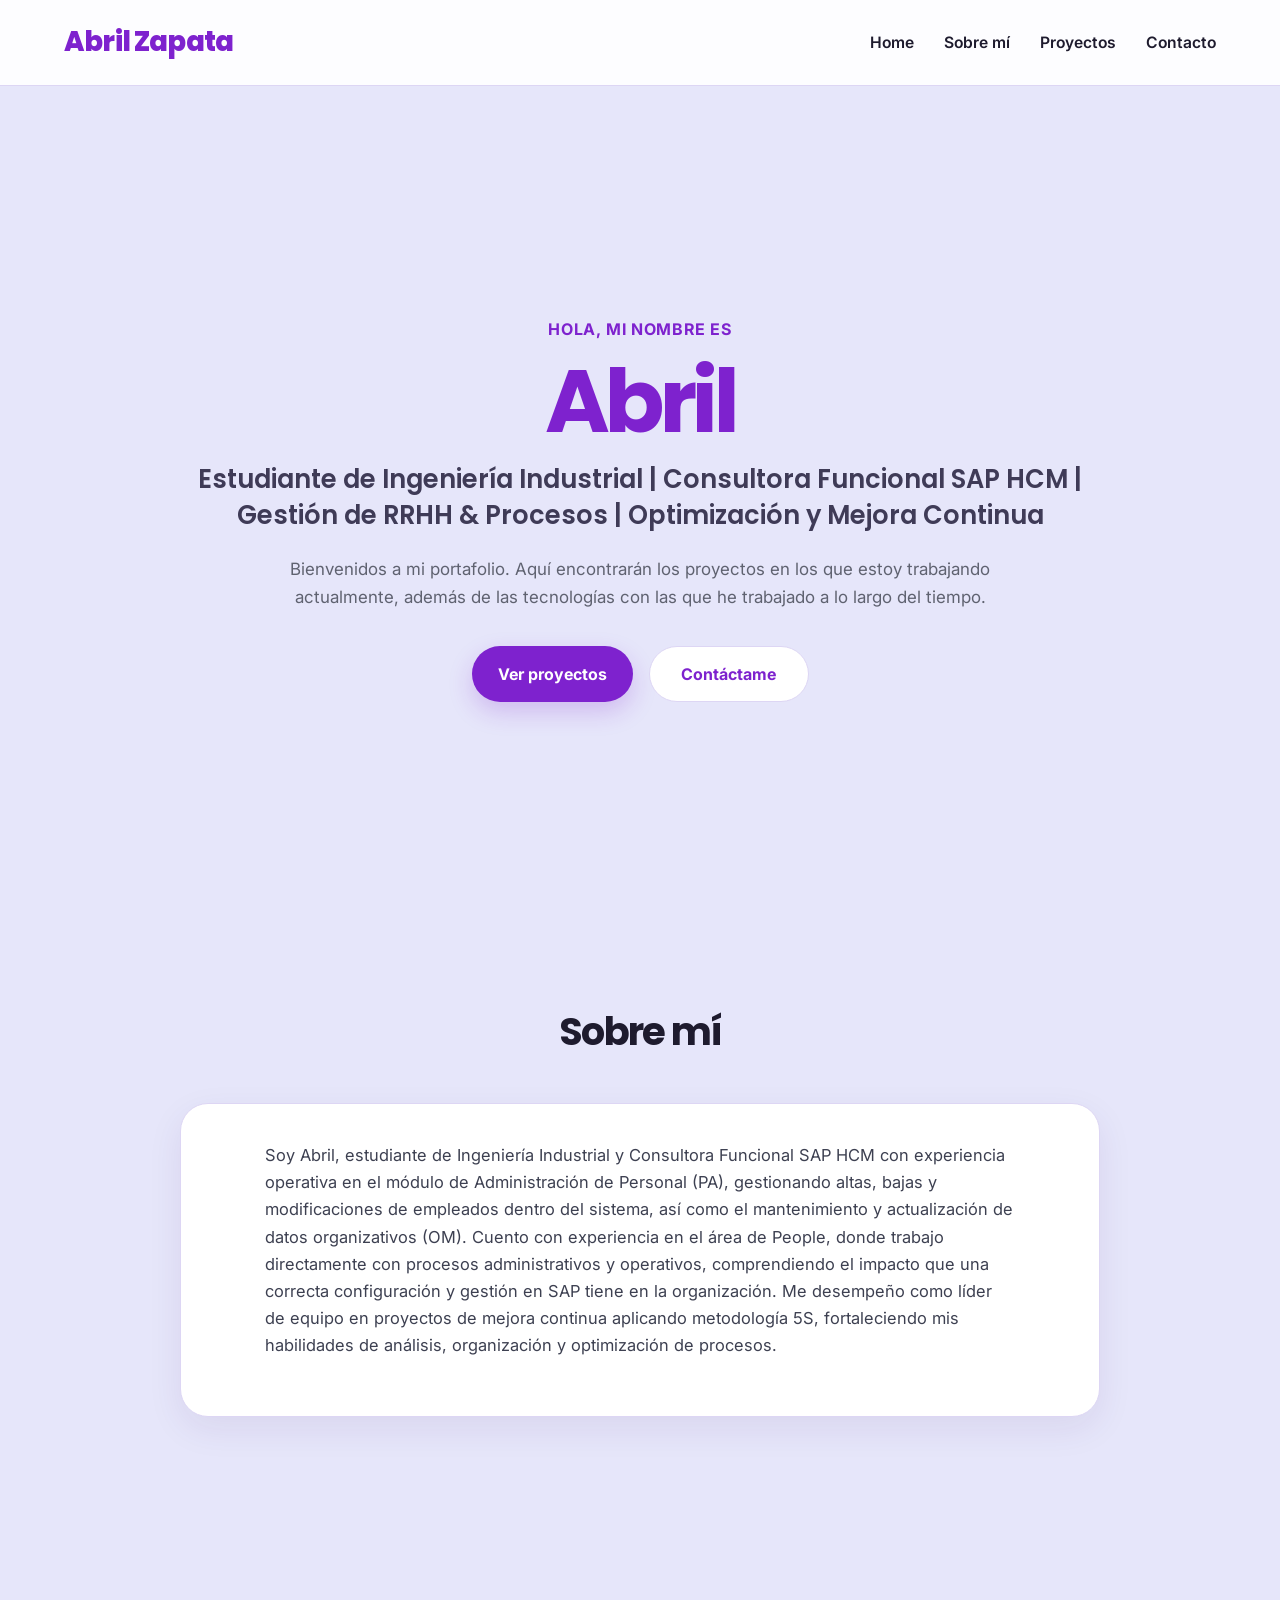
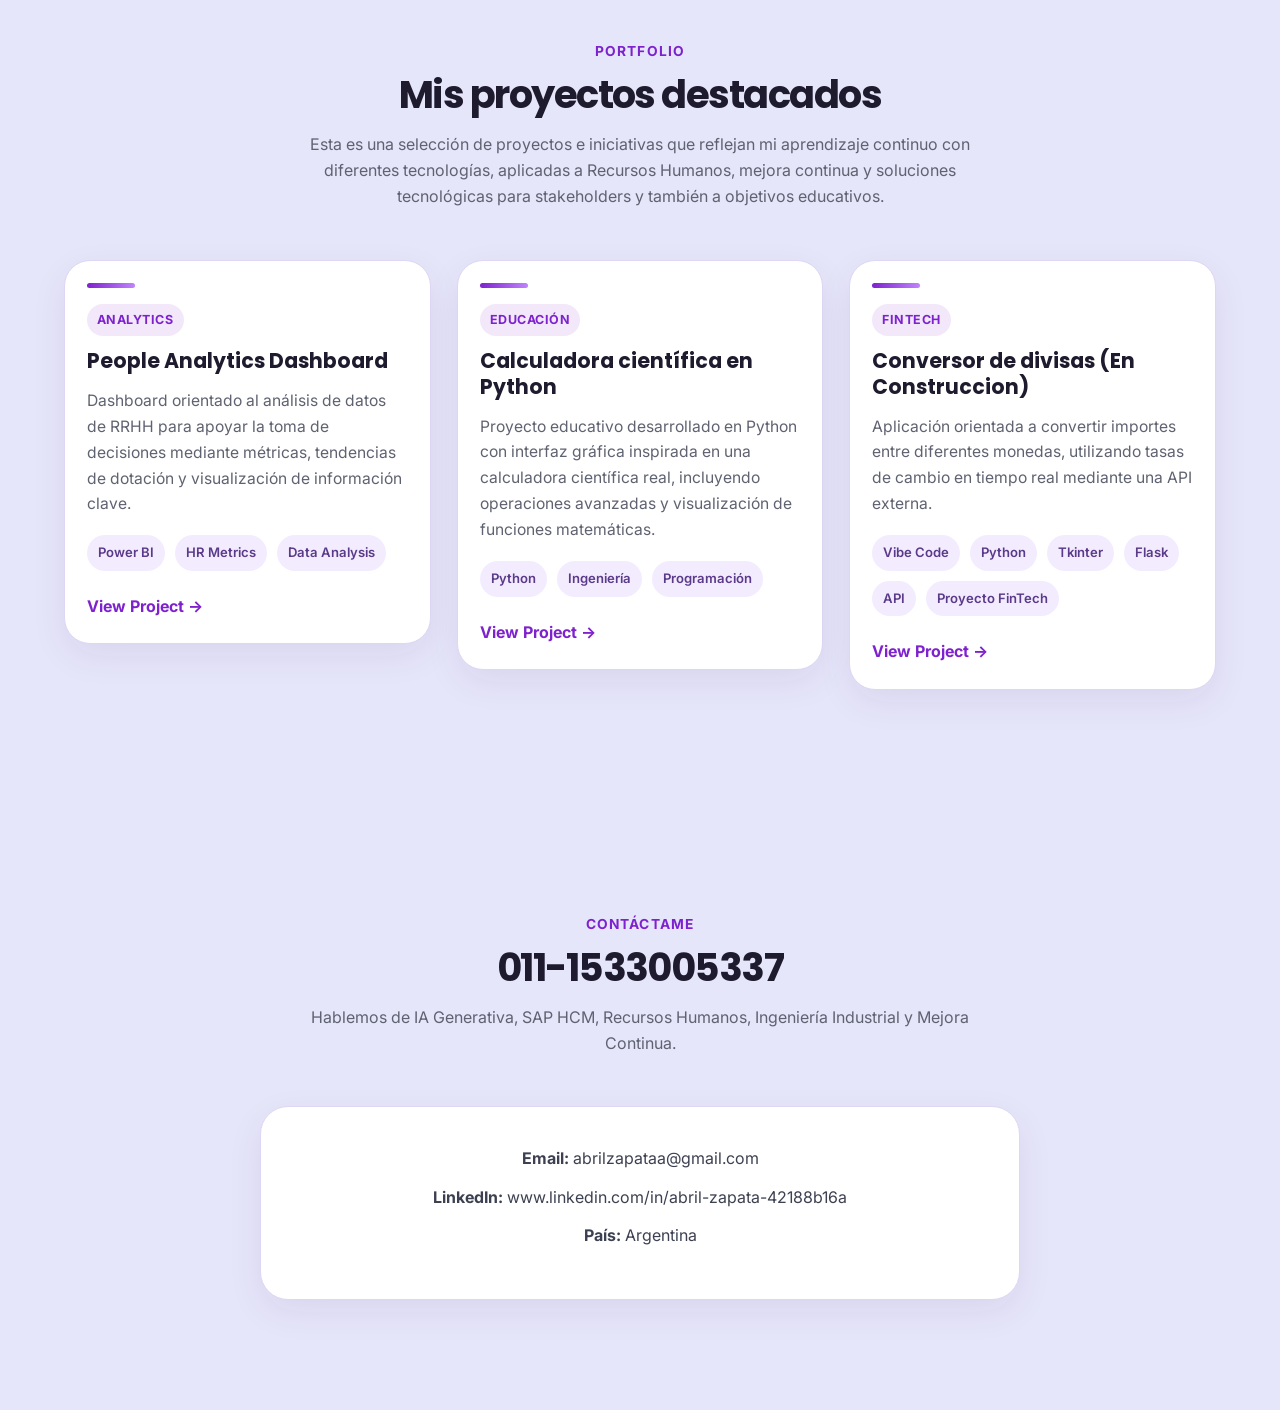
==== index.html @ a80bc3bb "Add files via upload" ====
<!DOCTYPE html>
<html lang="en">
<head>
  <meta charset="UTF-8" />
  <meta name="viewport" content="width=device-width, initial-scale=1.0" />
  <title>Abril Portfolio</title>

  <!-- Google Fonts -->
  <link rel="preconnect" href="https://fonts.googleapis.com">
  <link rel="preconnect" href="https://fonts.gstatic.com" crossorigin>
  <link href="https://fonts.googleapis.com/css2?family=Inter:wght@400;500;600;700&family=Poppins:wght@600;700;800&display=swap" rel="stylesheet">

  <link rel="stylesheet" href="style.css" />
</head>
<body>

  <!-- NAVBAR -->
  <nav class="navbar">
    <div class="logo">Abril Zapata</div>
    <ul class="nav-links">
      <li><a href="#home">Home</a></li>
      <li><a href="#about">Sobre mí</a></li>
      <li><a href="#projects">Proyectos</a></li>
      <li><a href="#contact">Contacto</a></li>
    </ul>
  </nav>

  <!-- HERO -->
  <section id="home" class="hero">
    <div class="hero-content">
      <p class="eyebrow">Hola, mi nombre es</p>
      <h1>Abril</h1>
      <h2>Estudiante de Ingeniería Industrial | Consultora Funcional SAP HCM | Gestión de RRHH & Procesos | Optimización y Mejora Continua</h2>
      <p class="description">
        Bienvenidos a mi portafolio. Aquí encontrarán los proyectos en los que estoy trabajando actualmente,
        además de las tecnologías con las que he trabajado a lo largo del tiempo.
      </p>

      <div class="hero-buttons">
        <a href="#projects" class="btn primary-btn">Ver proyectos</a>
        <a href="#contact" class="btn secondary-btn">Contáctame</a>
      </div>
    </div>
  </section>

  <!-- ABOUT -->
  <section id="about" class="section">
    <div class="section-header">
      <h2>Sobre mí</h2>
    </div>

    <div class="about-card">
      <p>
        Soy Abril, estudiante de Ingeniería Industrial y Consultora Funcional SAP HCM con experiencia operativa en el módulo de Administración de Personal (PA), gestionando altas, bajas y modificaciones de empleados dentro del sistema, así como el mantenimiento y actualización de datos organizativos (OM). Cuento con experiencia en el área de People, donde trabajo directamente con procesos administrativos y operativos, comprendiendo el impacto que una correcta configuración y gestión en SAP tiene en la organización. Me desempeño como líder de equipo en proyectos de mejora continua aplicando metodología 5S, fortaleciendo mis habilidades de análisis, organización y optimización de procesos.
      </p>
    </div>
  </section>

  <!-- PROJECTS -->
  <section id="projects" class="section">
    <div class="section-header">
      <span class="section-kicker">Portfolio</span>
      <h2>Mis proyectos destacados</h2>
      <p>
        Esta es una selección de proyectos e iniciativas que reflejan mi aprendizaje continuo con diferentes tecnologías,
        aplicadas a Recursos Humanos, mejora continua y soluciones tecnológicas para stakeholders y también a objetivos educativos.
      </p>
    </div>

    <div class="projects-grid">

      <article class="project-card">
        <div class="project-topline"></div>
        <span class="project-label">Analytics</span>
        <h3>People Analytics Dashboard</h3>
        <p>
          Dashboard orientado al análisis de datos de RRHH para apoyar la toma de decisiones
          mediante métricas, tendencias de dotación y visualización de información clave.
        </p>

        <div class="project-tags">
          <span>Power BI</span>
          <span>HR Metrics</span>
          <span>Data Analysis</span>
        </div>

        <a href="people-analytics.html" class="project-link">View Project →</a>
      </article>

      <article class="project-card">
        <div class="project-topline"></div>
        <span class="project-label">Educación</span>
        <h3>Calculadora científica en Python</h3>
        <p>
          Proyecto educativo desarrollado en Python con interfaz gráfica inspirada en una calculadora científica real,
          incluyendo operaciones avanzadas y visualización de funciones matemáticas.
        </p>

        <div class="project-tags">
          <span>Python</span>
          <span>Ingeniería</span>
          <span>Programación</span>
        </div>

        <a href="calculator.html" class="project-link">View Project →</a>
      </article>

      <article class="project-card">
        <div class="project-topline"></div>
        <span class="project-label">FinTech</span>
        <h3>Conversor de divisas (En Construccion)</h3>
        <p>
          Aplicación orientada a convertir importes entre diferentes monedas,
          utilizando tasas de cambio en tiempo real mediante una API externa.
        </p>

        <div class="project-tags">
          <span>Vibe Code</span>
          <span>Python</span>
          <span>Tkinter</span>
          <span>Flask</span>
          <span>API</span>
          <span>Proyecto FinTech</span>
        </div>

        <a href="Conversor de divisas.html" class="project-link">View Project →</a>
      </article>

    </div>
  </section>

  <!-- CONTACT -->
  <section id="contact" class="section">
    <div class="section-header">
      <span class="section-kicker">Contáctame</span>
      <h2>011-1533005337</h2>
      <p>Hablemos de IA Generativa, SAP HCM, Recursos Humanos, Ingeniería Industrial y Mejora Continua.</p>
    </div>

    <div class="contact-card">
      <p><strong>Email:</strong> abrilzapataa@gmail.com</p>
      <p><strong>LinkedIn:</strong> www.linkedin.com/in/abril-zapata-42188b16a</p>
      <p><strong>País:</strong> Argentina</p>
    </div>
  </section>

</body>
</html>
---- style.css ----
* {
  margin: 0;
  padding: 0;
  box-sizing: border-box;
}

html {
  scroll-behavior: smooth;
}

:root {
  --bg: #E6E6FA;
  --surface: #ffffff;
  --surface-2: #f7f4ff;
  --text: #1e1b2e;
  --muted: #5f6270;
  --purple: #7e22ce;
  --purple-dark: #6b21a8;
  --purple-soft: rgba(126, 34, 206, 0.10);
  --border: #ddd6f4;
  --shadow: 0 12px 35px rgba(69, 22, 108, 0.08);
  --shadow-hover: 0 18px 42px rgba(69, 22, 108, 0.14);
}

body {
  font-family: 'Inter', Arial, sans-serif;
  background-color: var(--bg);
  color: var(--text);
  line-height: 1.65;
}

/* NAVBAR */
.navbar {
  position: sticky;
  top: 0;
  z-index: 1000;
  display: flex;
  justify-content: space-between;
  align-items: center;
  padding: 20px 64px;
  background-color: rgba(255, 255, 255, 0.92);
  backdrop-filter: blur(10px);
  border-bottom: 1px solid var(--border);
}

.logo {
  font-family: 'Poppins', sans-serif;
  font-size: 1.7rem;
  font-weight: 800;
  color: var(--purple);
  letter-spacing: -0.03em;
}

.nav-links {
  list-style: none;
  display: flex;
  gap: 30px;
}

.nav-links a {
  text-decoration: none;
  color: var(--text);
  font-weight: 600;
  font-size: 0.98rem;
  transition: color 0.25s ease;
}

.nav-links a:hover {
  color: var(--purple);
}

/* HERO */
.hero {
  min-height: calc(100vh - 85px);
  display: flex;
  align-items: center;
  justify-content: center;
  padding: 72px 24px 40px;
}

.hero-content {
  max-width: 900px;
  text-align: center;
}

.eyebrow {
  color: var(--purple);
  font-weight: 700;
  font-size: 1rem;
  letter-spacing: 0.04em;
  margin-bottom: 14px;
  text-transform: uppercase;
}

.hero h1 {
  font-family: 'Poppins', sans-serif;
  font-size: clamp(3rem, 7vw, 5.5rem);
  line-height: 1.02;
  letter-spacing: -0.05em;
  margin-bottom: 16px;
  color: var(--purple);
}

.hero h2 {
  font-family: 'Poppins', sans-serif;
  font-size: clamp(1.1rem, 2vw, 1.7rem);
  line-height: 1.4;
  font-weight: 600;
  color: #3f3b57;
  max-width: 900px;
  margin: 0 auto 22px;
}

.description {
  max-width: 760px;
  margin: 0 auto 34px;
  font-size: 1.06rem;
  color: var(--muted);
}

.hero-buttons {
  display: flex;
  justify-content: center;
  gap: 16px;
  flex-wrap: wrap;
}

.btn {
  display: inline-flex;
  align-items: center;
  justify-content: center;
  min-width: 160px;
  padding: 14px 26px;
  border-radius: 999px;
  text-decoration: none;
  font-weight: 700;
  transition: transform 0.25s ease, box-shadow 0.25s ease, background-color 0.25s ease, color 0.25s ease;
}

.primary-btn {
  background-color: var(--purple);
  color: white;
  box-shadow: 0 10px 24px rgba(126, 34, 206, 0.22);
}

.primary-btn:hover {
  transform: translateY(-2px);
  background-color: var(--purple-dark);
}

.secondary-btn {
  background-color: white;
  border: 1px solid var(--border);
  color: var(--purple);
}

.secondary-btn:hover {
  transform: translateY(-2px);
  background-color: var(--surface-2);
}

/* SECCIONES */
.section {
  padding: 110px 64px;
}

.section-header {
  max-width: 780px;
  margin: 0 auto 50px;
  text-align: center;
}

.section-kicker {
  display: inline-block;
  margin-bottom: 12px;
  color: var(--purple);
  font-size: 0.86rem;
  font-weight: 700;
  letter-spacing: 0.08em;
  text-transform: uppercase;
}

.section-header h2 {
  font-family: 'Poppins', sans-serif;
  font-size: clamp(2rem, 3vw, 3rem);
  line-height: 1.1;
  letter-spacing: -0.04em;
  margin-bottom: 14px;
  color: var(--text);
}

.section-header p {
  max-width: 700px;
  margin: 0 auto;
  color: var(--muted);
  font-size: 1rem;
}

/* ABOUT / CONTENT CARD */
.about-card {
  max-width: 920px;
  margin: 0 auto;
  background: var(--surface);
  border: 1px solid var(--border);
  border-radius: 28px;
  padding: 38px 34px;
  box-shadow: var(--shadow);
}

.about-card p {
  max-width: 75ch;
  margin: 0 auto 18px auto;
  color: #3d4051;
  font-size: 1.03rem;
}

.about-card h3 {
  max-width: 75ch;
  margin: 22px auto 10px auto;
  color: var(--text);
  font-family: 'Poppins', sans-serif;
  font-size: 1.15rem;
}

.about-card ul {
  max-width: 75ch;
  margin: 0 auto 18px auto;
  padding-left: 22px;
  color: #3d4051;
}

.about-card li {
  margin-bottom: 8px;
}

/* PROJECTS */
.projects-grid {
  max-width: 1180px;
  margin: 0 auto;
  display: grid;
  grid-template-columns: repeat(3, minmax(0, 1fr));
  gap: 26px;
  align-items: start;
}

.project-card {
  position: relative;
  background: var(--surface);
  border: 1px solid var(--border);
  border-radius: 26px;
  padding: 22px 22px 24px;
  box-shadow: var(--shadow);
  transition: transform 0.28s ease, box-shadow 0.28s ease, border-color 0.28s ease;
  overflow: hidden;
}

.project-card:hover {
  transform: translateY(-6px);
  box-shadow: var(--shadow-hover);
  border-color: #cba8f0;
}

.project-topline {
  width: 48px;
  height: 5px;
  border-radius: 999px;
  background: linear-gradient(90deg, var(--purple), #c084fc);
  margin-bottom: 16px;
}

.project-label {
  display: inline-block;
  margin-bottom: 12px;
  padding: 6px 10px;
  border-radius: 999px;
  background: var(--purple-soft);
  color: var(--purple);
  font-size: 0.78rem;
  font-weight: 700;
  letter-spacing: 0.04em;
  text-transform: uppercase;
}

.project-card h3 {
  font-family: 'Poppins', sans-serif;
  font-size: 1.28rem;
  line-height: 1.25;
  margin-bottom: 14px;
  color: var(--text);
}

.project-card p {
  color: var(--muted);
  font-size: 0.98rem;
  margin-bottom: 18px;
}

.project-tags {
  display: flex;
  flex-wrap: wrap;
  gap: 10px;
  margin-bottom: 22px;
}

.project-tags span {
  padding: 7px 11px;
  border-radius: 999px;
  background: #f3ecff;
  color: #5b3a8a;
  font-size: 0.82rem;
  font-weight: 600;
}

.project-link {
  display: inline-flex;
  align-items: center;
  gap: 6px;
  text-decoration: none;
  color: var(--purple);
  font-weight: 700;
}

.project-link:hover {
  color: var(--purple-dark);
}

/* IMAGEN DE CARD DE PROYECTO - si en algún momento la usás */
.project-image {
  width: 100%;
  height: 180px;
  object-fit: cover;
  object-position: top;
  border-radius: 18px;
  margin-bottom: 18px;
  display: block;
  border: 1px solid var(--border);
  transition: transform 0.3s ease;
  background-color: #f7f4ff;
}

.project-card:hover .project-image {
  transform: scale(1.03);
}

/* GALERÍA DE PROYECTO */
.project-gallery {
  max-width: 1250px;
  margin: 0 auto;
  display: grid;
  grid-template-columns: repeat(3, 1fr);
  gap: 26px;
  align-items: start;
}

.project-gallery img {
  width: 100%;
  height: 280px;
  object-fit: cover;
  object-position: top;
  border-radius: 18px;
  display: block;
  box-shadow: var(--shadow);
  border: 1px solid var(--border);
  background-color: white;
  transition: transform 0.3s ease, box-shadow 0.3s ease;
}

.project-gallery img:hover {
  transform: translateY(-4px);
  box-shadow: var(--shadow-hover);
}

/* CONTACT */
.contact-card {
  max-width: 760px;
  margin: 0 auto;
  background: var(--surface);
  border: 1px solid var(--border);
  border-radius: 28px;
  padding: 38px 30px;
  text-align: center;
  box-shadow: var(--shadow);
}

.contact-card p {
  color: #3d4051;
  font-size: 1rem;
  margin-bottom: 12px;
}

/* CÓDIGO - por si en algún proyecto querés mostrar código */
pre {
  background-color: #1e1e1e;
  color: #c4f7d4;
  padding: 20px;
  border-radius: 16px;
  overflow-x: auto;
  font-size: 14px;
  line-height: 1.6;
  border: 1px solid #31293f;
}

/* RESPONSIVE */
@media (max-width: 1024px) {
  .projects-grid {
    grid-template-columns: repeat(2, minmax(0, 1fr));
  }

  .navbar,
  .section {
    padding-left: 32px;
    padding-right: 32px;
  }

  .project-gallery {
    grid-template-columns: repeat(2, 1fr);
    max-width: 950px;
  }

  .project-gallery img {
    height: 280px;
  }
}

@media (max-width: 768px) {
  .navbar {
    flex-direction: column;
    gap: 14px;
    padding-top: 18px;
    padding-bottom: 18px;
  }

  .nav-links {
    gap: 16px;
    flex-wrap: wrap;
    justify-content: center;
  }

  .hero {
    min-height: auto;
    padding-top: 70px;
  }

  .section {
    padding: 84px 20px;
  }

  .section-header {
    margin-bottom: 36px;
  }

  .projects-grid {
    grid-template-columns: 1fr;
    gap: 20px;
  }

  .about-card,
  .contact-card {
    padding: 28px 22px;
    border-radius: 22px;
  }

  .project-gallery {
    grid-template-columns: 1fr;
    max-width: 100%;
    gap: 20px;
  }

  .project-gallery img {
    height: 260px;
  }
}
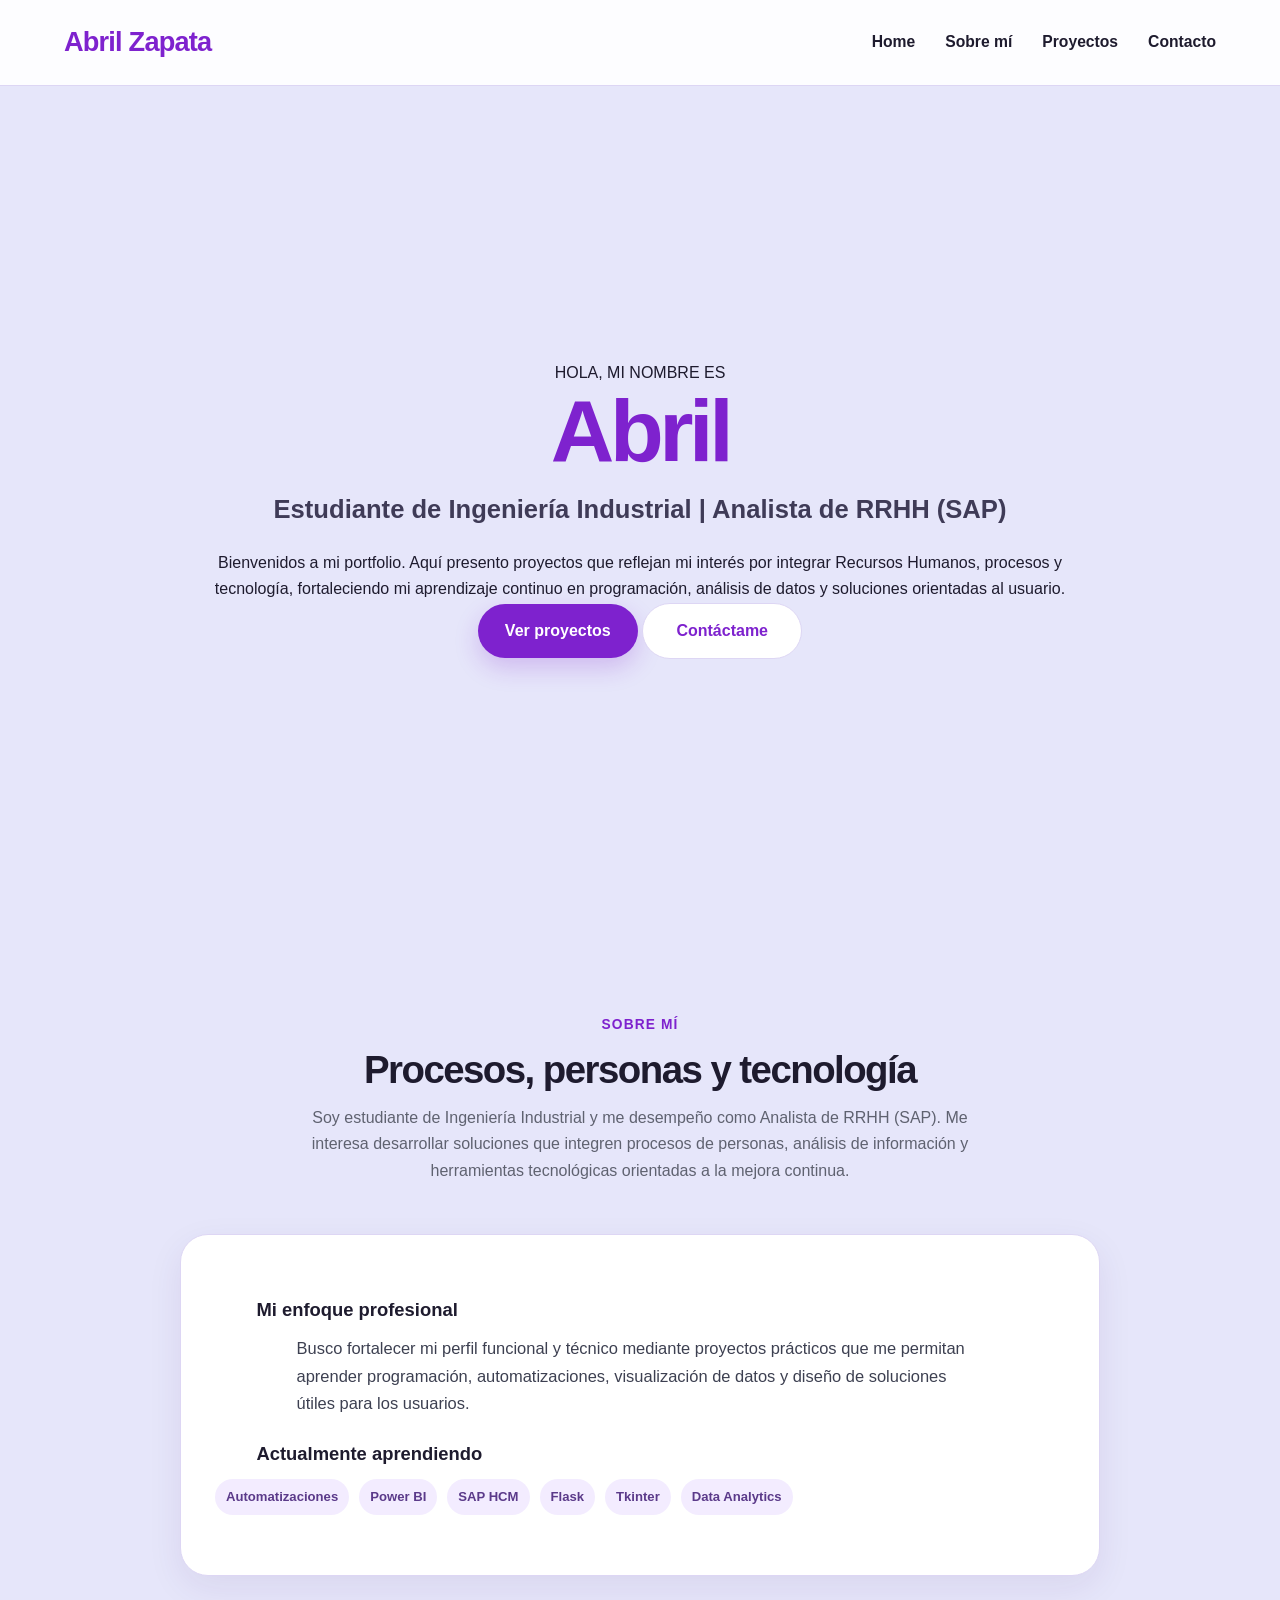
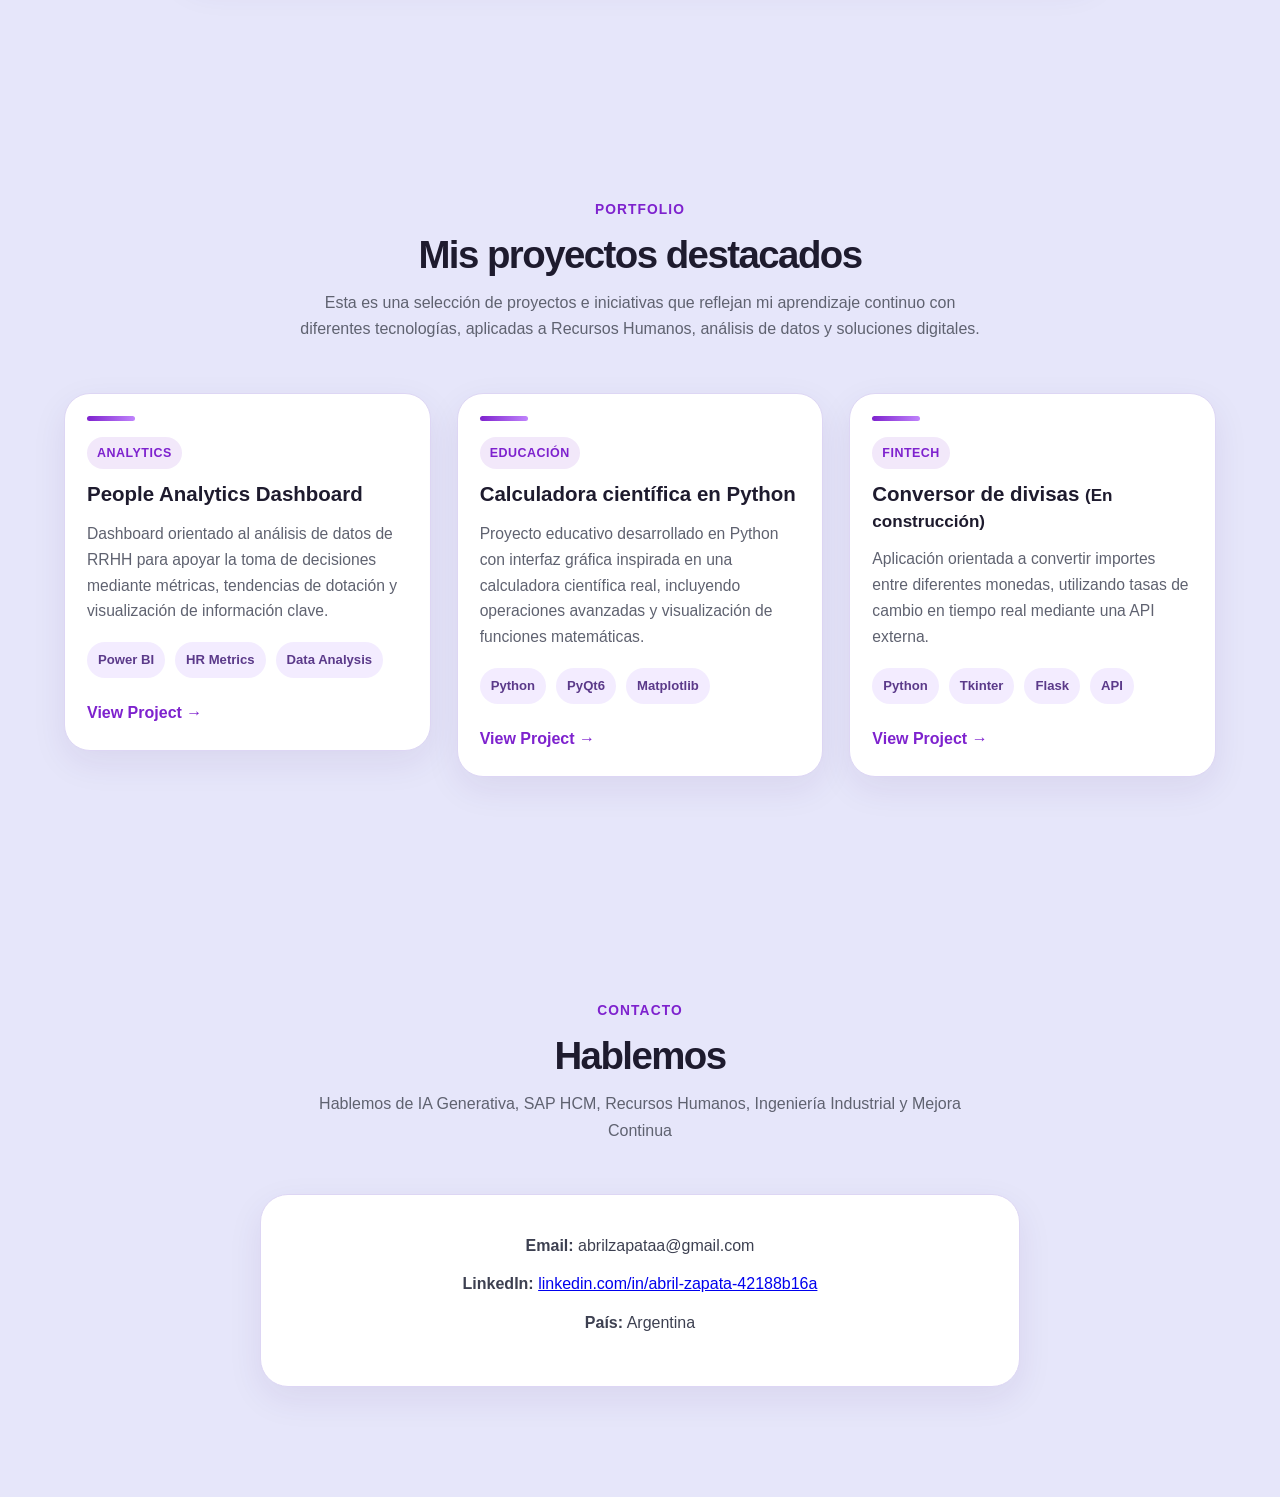
==== commit 0044ba82: "Actualizar portfolio publicado y presentación profesional" ====
--- a/index.html
+++ b/index.html
@@ -1,22 +1,18 @@
 <!DOCTYPE html>
-<html lang="en">
+<html lang="es">
 <head>
-  <meta charset="UTF-8" />
-  <meta name="viewport" content="width=device-width, initial-scale=1.0" />
-  <title>Abril Portfolio</title>
+  <meta charset="UTF-8">
+  <meta name="viewport" content="width=device-width, initial-scale=1.0">
+  <title>Portfolio | Abril Zapata</title>
+  <link rel="stylesheet" href="style.css">
+</head>
 
-  <!-- Google Fonts -->
-  <link rel="preconnect" href="https://fonts.googleapis.com">
-  <link rel="preconnect" href="https://fonts.gstatic.com" crossorigin>
-  <link href="https://fonts.googleapis.com/css2?family=Inter:wght@400;500;600;700&family=Poppins:wght@600;700;800&display=swap" rel="stylesheet">
-
-  <link rel="stylesheet" href="style.css" />
-</head>
 <body>
 
   <!-- NAVBAR -->
   <nav class="navbar">
     <div class="logo">Abril Zapata</div>
+
     <ul class="nav-links">
       <li><a href="#home">Home</a></li>
       <li><a href="#about">Sobre mí</a></li>
@@ -25,124 +21,171 @@
     </ul>
   </nav>
 
-  <!-- HERO -->
-  <section id="home" class="hero">
-    <div class="hero-content">
-      <p class="eyebrow">Hola, mi nombre es</p>
-      <h1>Abril</h1>
-      <h2>Estudiante de Ingeniería Industrial | Consultora Funcional SAP HCM | Gestión de RRHH & Procesos | Optimización y Mejora Continua</h2>
-      <p class="description">
-        Bienvenidos a mi portafolio. Aquí encontrarán los proyectos en los que estoy trabajando actualmente,
-        además de las tecnologías con las que he trabajado a lo largo del tiempo.
-      </p>
+  <main>
 
-      <div class="hero-buttons">
-        <a href="#projects" class="btn primary-btn">Ver proyectos</a>
-        <a href="#contact" class="btn secondary-btn">Contáctame</a>
-      </div>
-    </div>
-  </section>
+    <!-- PORTADA / HERO -->
+    <section id="home" class="hero">
+      <div class="hero-content">
+        <span class="hero-kicker">HOLA, MI NOMBRE ES</span>
 
-  <!-- ABOUT -->
-  <section id="about" class="section">
-    <div class="section-header">
-      <h2>Sobre mí</h2>
-    </div>
+        <h1>Abril</h1>
 
-    <div class="about-card">
-      <p>
-        Soy Abril, estudiante de Ingeniería Industrial y Consultora Funcional SAP HCM con experiencia operativa en el módulo de Administración de Personal (PA), gestionando altas, bajas y modificaciones de empleados dentro del sistema, así como el mantenimiento y actualización de datos organizativos (OM). Cuento con experiencia en el área de People, donde trabajo directamente con procesos administrativos y operativos, comprendiendo el impacto que una correcta configuración y gestión en SAP tiene en la organización. Me desempeño como líder de equipo en proyectos de mejora continua aplicando metodología 5S, fortaleciendo mis habilidades de análisis, organización y optimización de procesos.
-      </p>
-    </div>
-  </section>
+        <h2>
+          Estudiante de Ingeniería Industrial | Analista de RRHH (SAP)
+        </h2>
 
-  <!-- PROJECTS -->
-  <section id="projects" class="section">
-    <div class="section-header">
-      <span class="section-kicker">Portfolio</span>
-      <h2>Mis proyectos destacados</h2>
-      <p>
-        Esta es una selección de proyectos e iniciativas que reflejan mi aprendizaje continuo con diferentes tecnologías,
-        aplicadas a Recursos Humanos, mejora continua y soluciones tecnológicas para stakeholders y también a objetivos educativos.
-      </p>
-    </div>
-
-    <div class="projects-grid">
-
-      <article class="project-card">
-        <div class="project-topline"></div>
-        <span class="project-label">Analytics</span>
-        <h3>People Analytics Dashboard</h3>
         <p>
-          Dashboard orientado al análisis de datos de RRHH para apoyar la toma de decisiones
-          mediante métricas, tendencias de dotación y visualización de información clave.
+          Bienvenidos a mi portfolio. Aquí presento proyectos que reflejan mi interés
+          por integrar Recursos Humanos, procesos y tecnología, fortaleciendo mi
+          aprendizaje continuo en programación, análisis de datos y soluciones orientadas al usuario.
         </p>
 
-        <div class="project-tags">
-          <span>Power BI</span>
-          <span>HR Metrics</span>
-          <span>Data Analysis</span>
+        <div class="hero-actions">
+          <a href="#projects" class="btn primary-btn">Ver proyectos</a>
+          <a href="#contact" class="btn secondary-btn">Contáctame</a>
         </div>
+      </div>
+    </section>
 
-        <a href="people-analytics.html" class="project-link">View Project →</a>
-      </article>
+    <!-- SOBRE MÍ -->
+    <section id="about" class="section">
+      <div class="section-header">
+        <span class="section-kicker">SOBRE MÍ</span>
+        <h2>Procesos, personas y tecnología</h2>
+        <p>
+          Soy estudiante de Ingeniería Industrial y me desempeño como Analista de RRHH (SAP).
+          Me interesa desarrollar soluciones que integren procesos de personas, análisis
+          de información y herramientas tecnológicas orientadas a la mejora continua.
+        </p>
+      </div>
 
-      <article class="project-card">
-        <div class="project-topline"></div>
-        <span class="project-label">Educación</span>
-        <h3>Calculadora científica en Python</h3>
+      <div class="about-card">
+        <h3>Mi enfoque profesional</h3>
         <p>
-          Proyecto educativo desarrollado en Python con interfaz gráfica inspirada en una calculadora científica real,
-          incluyendo operaciones avanzadas y visualización de funciones matemáticas.
+          Busco fortalecer mi perfil funcional y técnico mediante proyectos prácticos
+          que me permitan aprender programación, automatizaciones, visualización de datos
+          y diseño de soluciones útiles para los usuarios.
         </p>
 
+        <h3>Actualmente aprendiendo</h3>
         <div class="project-tags">
-          <span>Python</span>
-          <span>Ingeniería</span>
-          <span>Programación</span>
+          <span>Automatizaciones</span>
+          <span>Power BI</span>
+          <span>SAP HCM</span>
+          <span>Flask</span>
+          <span>Tkinter</span>
+          <span>Data Analytics</span>
         </div>
+      </div>
+    </section>
 
-        <a href="calculator.html" class="project-link">View Project →</a>
-      </article>
+    <!-- PROYECTOS -->
+    <section id="projects" class="section">
+      <div class="section-header">
+        <span class="section-kicker">PORTFOLIO</span>
+        <h2>Mis proyectos destacados</h2>
+        <p>
+          Esta es una selección de proyectos e iniciativas que reflejan mi aprendizaje
+          continuo con diferentes tecnologías, aplicadas a Recursos Humanos, análisis
+          de datos y soluciones digitales.
+        </p>
+      </div>
 
-      <article class="project-card">
-        <div class="project-topline"></div>
-        <span class="project-label">FinTech</span>
-        <h3>Conversor de divisas (En Construccion)</h3>
+      <div class="projects-grid">
+
+        <!-- PEOPLE ANALYTICS -->
+        <article class="project-card">
+          <div class="project-topline"></div>
+          <span class="project-label">Analytics</span>
+
+          <h3>People Analytics Dashboard</h3>
+
+          <p>
+            Dashboard orientado al análisis de datos de RRHH para apoyar la toma de
+            decisiones mediante métricas, tendencias de dotación y visualización de
+            información clave.
+          </p>
+
+          <div class="project-tags">
+            <span>Power BI</span>
+            <span>HR Metrics</span>
+            <span>Data Analysis</span>
+          </div>
+
+          <a href="people-analytics.html" class="project-link">View Project →</a>
+        </article>
+
+        <!-- CALCULADORA -->
+        <article class="project-card">
+          <div class="project-topline"></div>
+          <span class="project-label">Educación</span>
+
+          <h3>Calculadora científica en Python</h3>
+
+          <p>
+            Proyecto educativo desarrollado en Python con interfaz gráfica inspirada
+            en una calculadora científica real, incluyendo operaciones avanzadas y
+            visualización de funciones matemáticas.
+          </p>
+
+          <div class="project-tags">
+            <span>Python</span>
+            <span>PyQt6</span>
+            <span>Matplotlib</span>
+          </div>
+
+          <a href="calculator.html" class="project-link">View Project →</a>
+        </article>
+
+        <!-- CONVERSOR DE DIVISAS -->
+        <article class="project-card">
+          <div class="project-topline"></div>
+          <span class="project-label">FinTech</span>
+
+          <h3>Conversor de divisas <small>(En construcción)</small></h3>
+
+          <p>
+            Aplicación orientada a convertir importes entre diferentes monedas,
+            utilizando tasas de cambio en tiempo real mediante una API externa.
+          </p>
+
+          <div class="project-tags">
+            <span>Python</span>
+            <span>Tkinter</span>
+            <span>Flask</span>
+            <span>API</span>
+          </div>
+
+          <a href="currency-converter.html" class="project-link">View Project →</a>
+        </article>
+
+      </div>
+    </section>
+
+    <!-- CONTACTO -->
+    <section id="contact" class="section">
+      <div class="section-header">
+        <span class="section-kicker">CONTACTO</span>
+        <h2>Hablemos</h2>
         <p>
-          Aplicación orientada a convertir importes entre diferentes monedas,
-          utilizando tasas de cambio en tiempo real mediante una API externa.
+          Hablemos de IA Generativa, SAP HCM, Recursos Humanos, Ingeniería Industrial y Mejora Continua
         </p>
+      </div>
 
-        <div class="project-tags">
-          <span>Vibe Code</span>
-          <span>Python</span>
-          <span>Tkinter</span>
-          <span>Flask</span>
-          <span>API</span>
-          <span>Proyecto FinTech</span>
-        </div>
+      <div class="contact-card">
+        <p><strong>Email:</strong> abrilzapataa@gmail.com</p>
+        <p>
+          <strong>LinkedIn:</strong>
+          <a href="https://www.linkedin.com/in/abril-zapata-42188b16a/" target="_blank" rel="noopener noreferrer">
+            linkedin.com/in/abril-zapata-42188b16a
+          </a>
+        </p>
+        <p><strong>País:</strong> Argentina</p>
+      </div>
+    </section>
 
-        <a href="Conversor de divisas.html" class="project-link">View Project →</a>
-      </article>
+  </main>
 
-    </div>
-  </section>
-
-  <!-- CONTACT -->
-  <section id="contact" class="section">
-    <div class="section-header">
-      <span class="section-kicker">Contáctame</span>
-      <h2>011-1533005337</h2>
-      <p>Hablemos de IA Generativa, SAP HCM, Recursos Humanos, Ingeniería Industrial y Mejora Continua.</p>
-    </div>
-
-    <div class="contact-card">
-      <p><strong>Email:</strong> abrilzapataa@gmail.com</p>
-      <p><strong>LinkedIn:</strong> www.linkedin.com/in/abril-zapata-42188b16a</p>
-      <p><strong>País:</strong> Argentina</p>
-    </div>
-  </section>
-
+  <script src="script.js"></script>
 </body>
-</html>+</html>
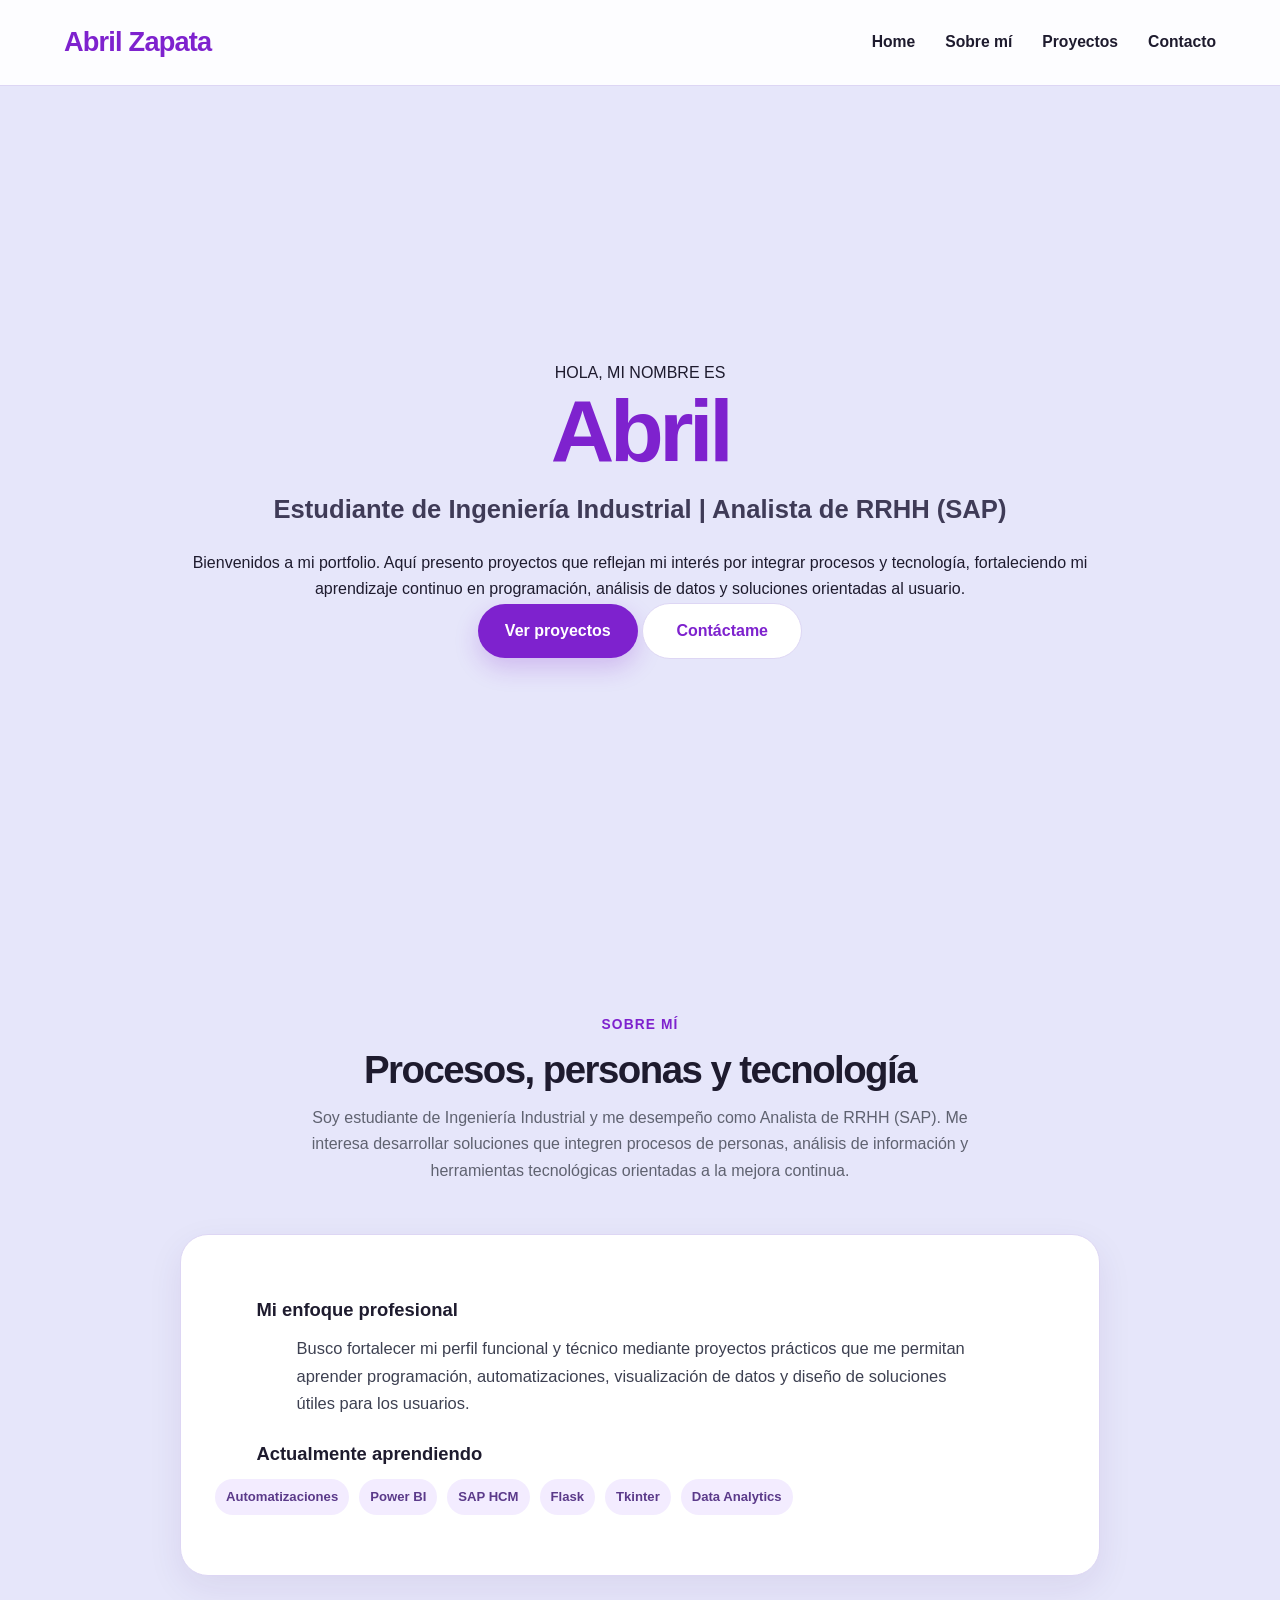
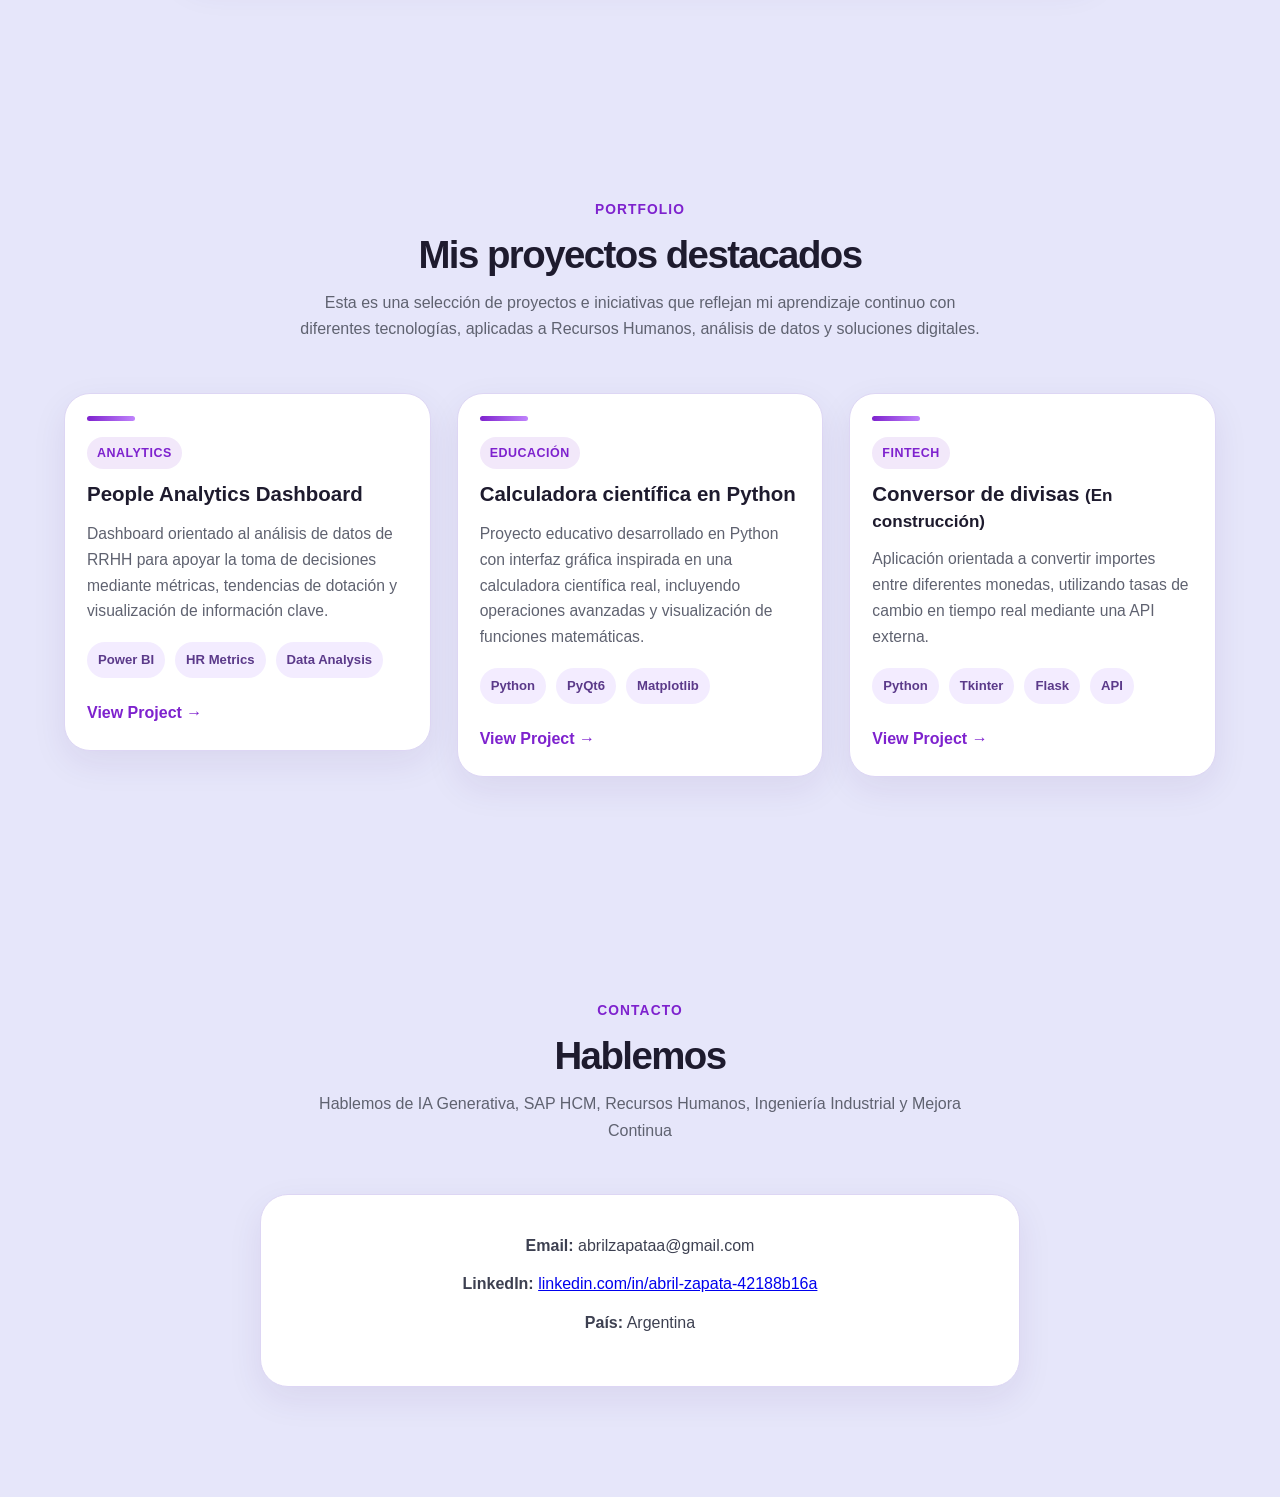
==== commit 5c0e9762: "Update index.html" ====
--- a/index.html
+++ b/index.html
@@ -36,7 +36,7 @@
 
         <p>
           Bienvenidos a mi portfolio. Aquí presento proyectos que reflejan mi interés
-          por integrar Recursos Humanos, procesos y tecnología, fortaleciendo mi
+          por integrar procesos y tecnología, fortaleciendo mi
           aprendizaje continuo en programación, análisis de datos y soluciones orientadas al usuario.
         </p>
 
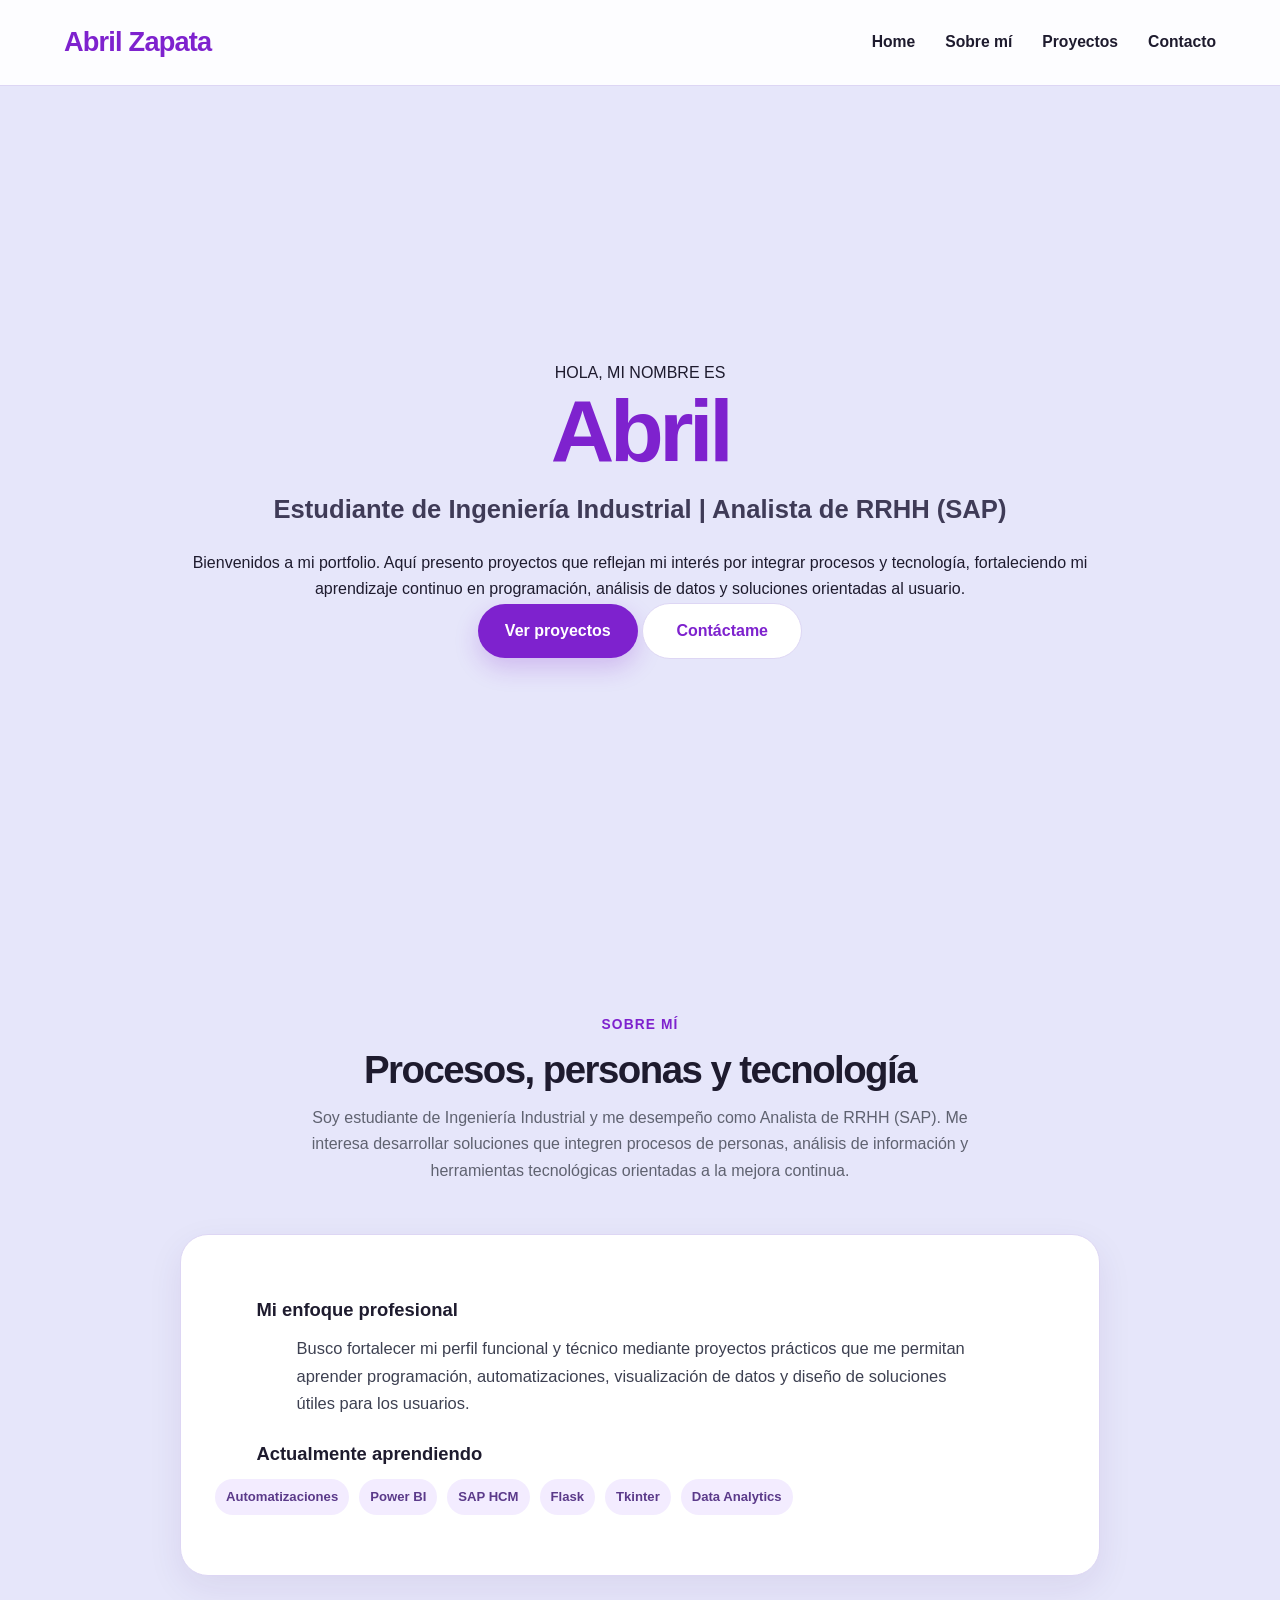
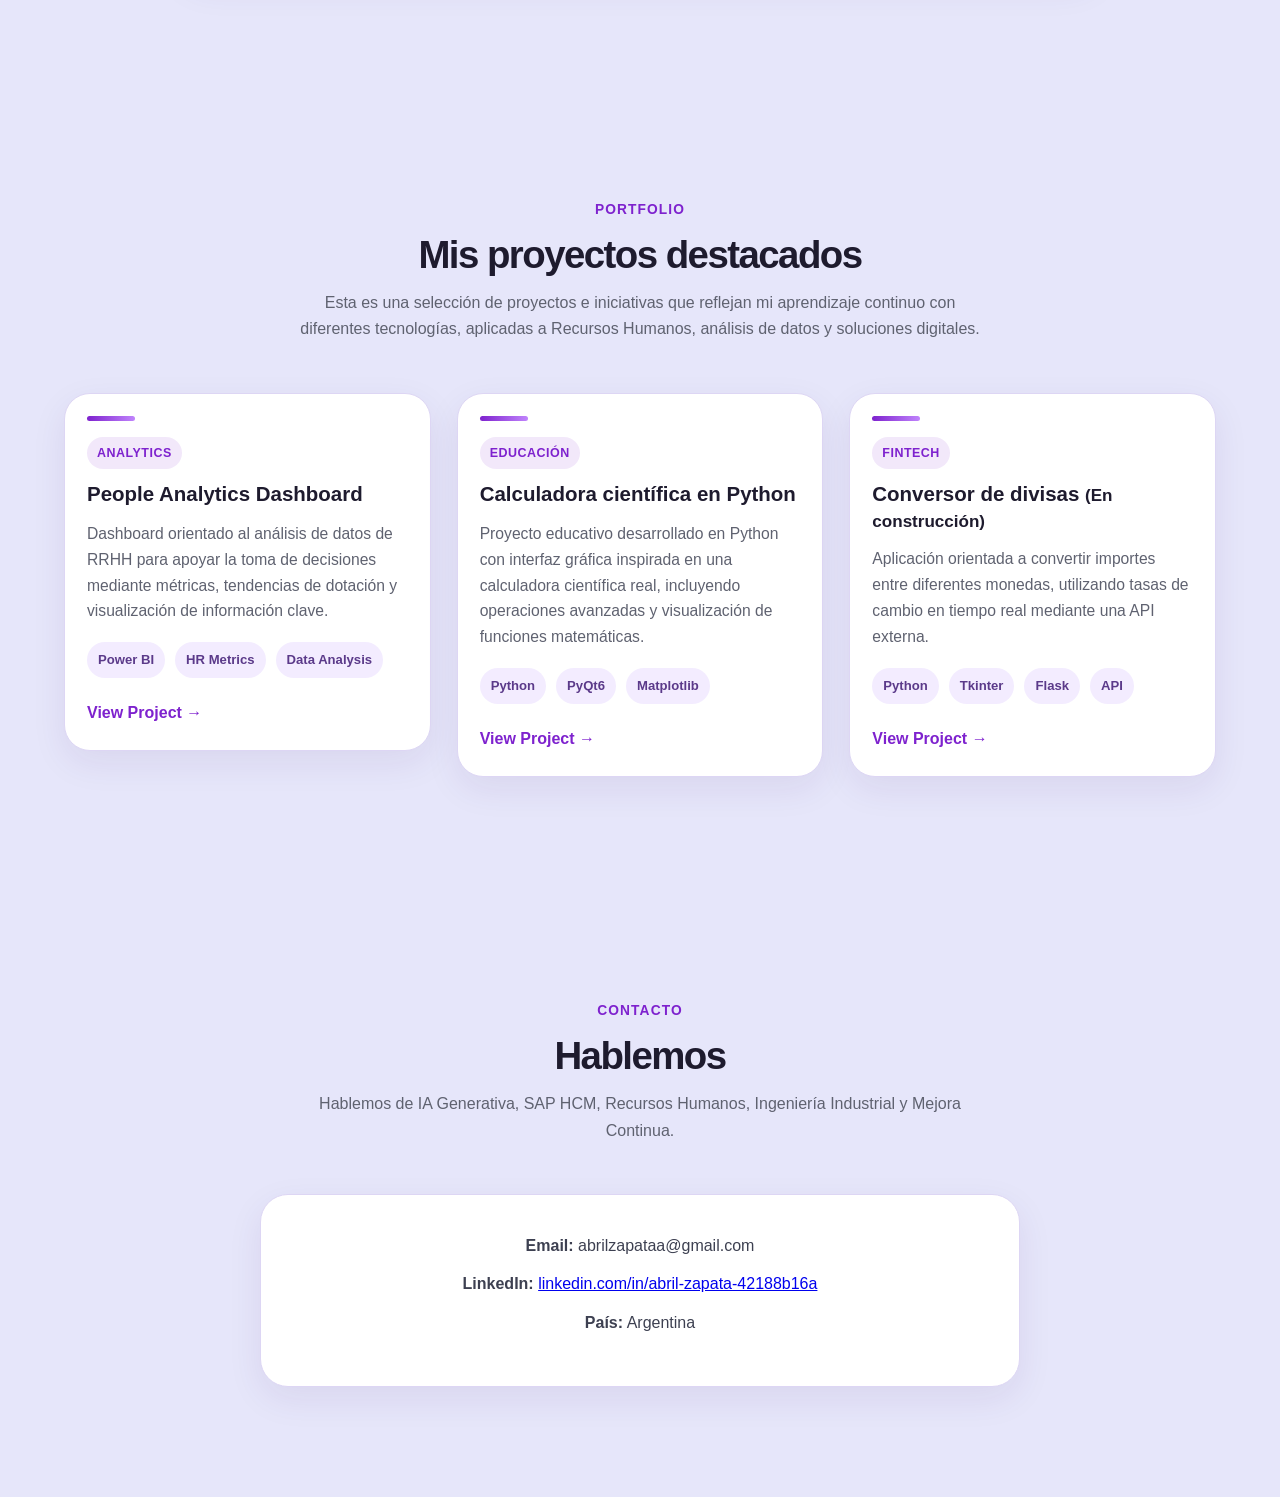
==== commit 3a8e0d75: "Actualizar presentación y temas de contacto" ====
--- a/index.html
+++ b/index.html
@@ -34,11 +34,13 @@
           Estudiante de Ingeniería Industrial | Analista de RRHH (SAP)
         </h2>
 
-        <p>
-          Bienvenidos a mi portfolio. Aquí presento proyectos que reflejan mi interés
-          por integrar procesos y tecnología, fortaleciendo mi
-          aprendizaje continuo en programación, análisis de datos y soluciones orientadas al usuario.
-        </p>
+      
+<p>
+  Bienvenidos a mi portfolio. Aquí presento proyectos que reflejan mi interés
+  por integrar procesos y tecnología, fortaleciendo mi aprendizaje continuo
+  en programación, análisis de datos y soluciones orientadas al usuario.
+</p>
+
 
         <div class="hero-actions">
           <a href="#projects" class="btn primary-btn">Ver proyectos</a>
@@ -167,9 +169,13 @@
       <div class="section-header">
         <span class="section-kicker">CONTACTO</span>
         <h2>Hablemos</h2>
-        <p>
-          Hablemos de IA Generativa, SAP HCM, Recursos Humanos, Ingeniería Industrial y Mejora Continua
-        </p>
+      
+<p>
+  Hablemos de IA Generativa, SAP HCM, Recursos Humanos,
+  Ingeniería Industrial y Mejora Continua.
+</p>
+
+
       </div>
 
       <div class="contact-card">
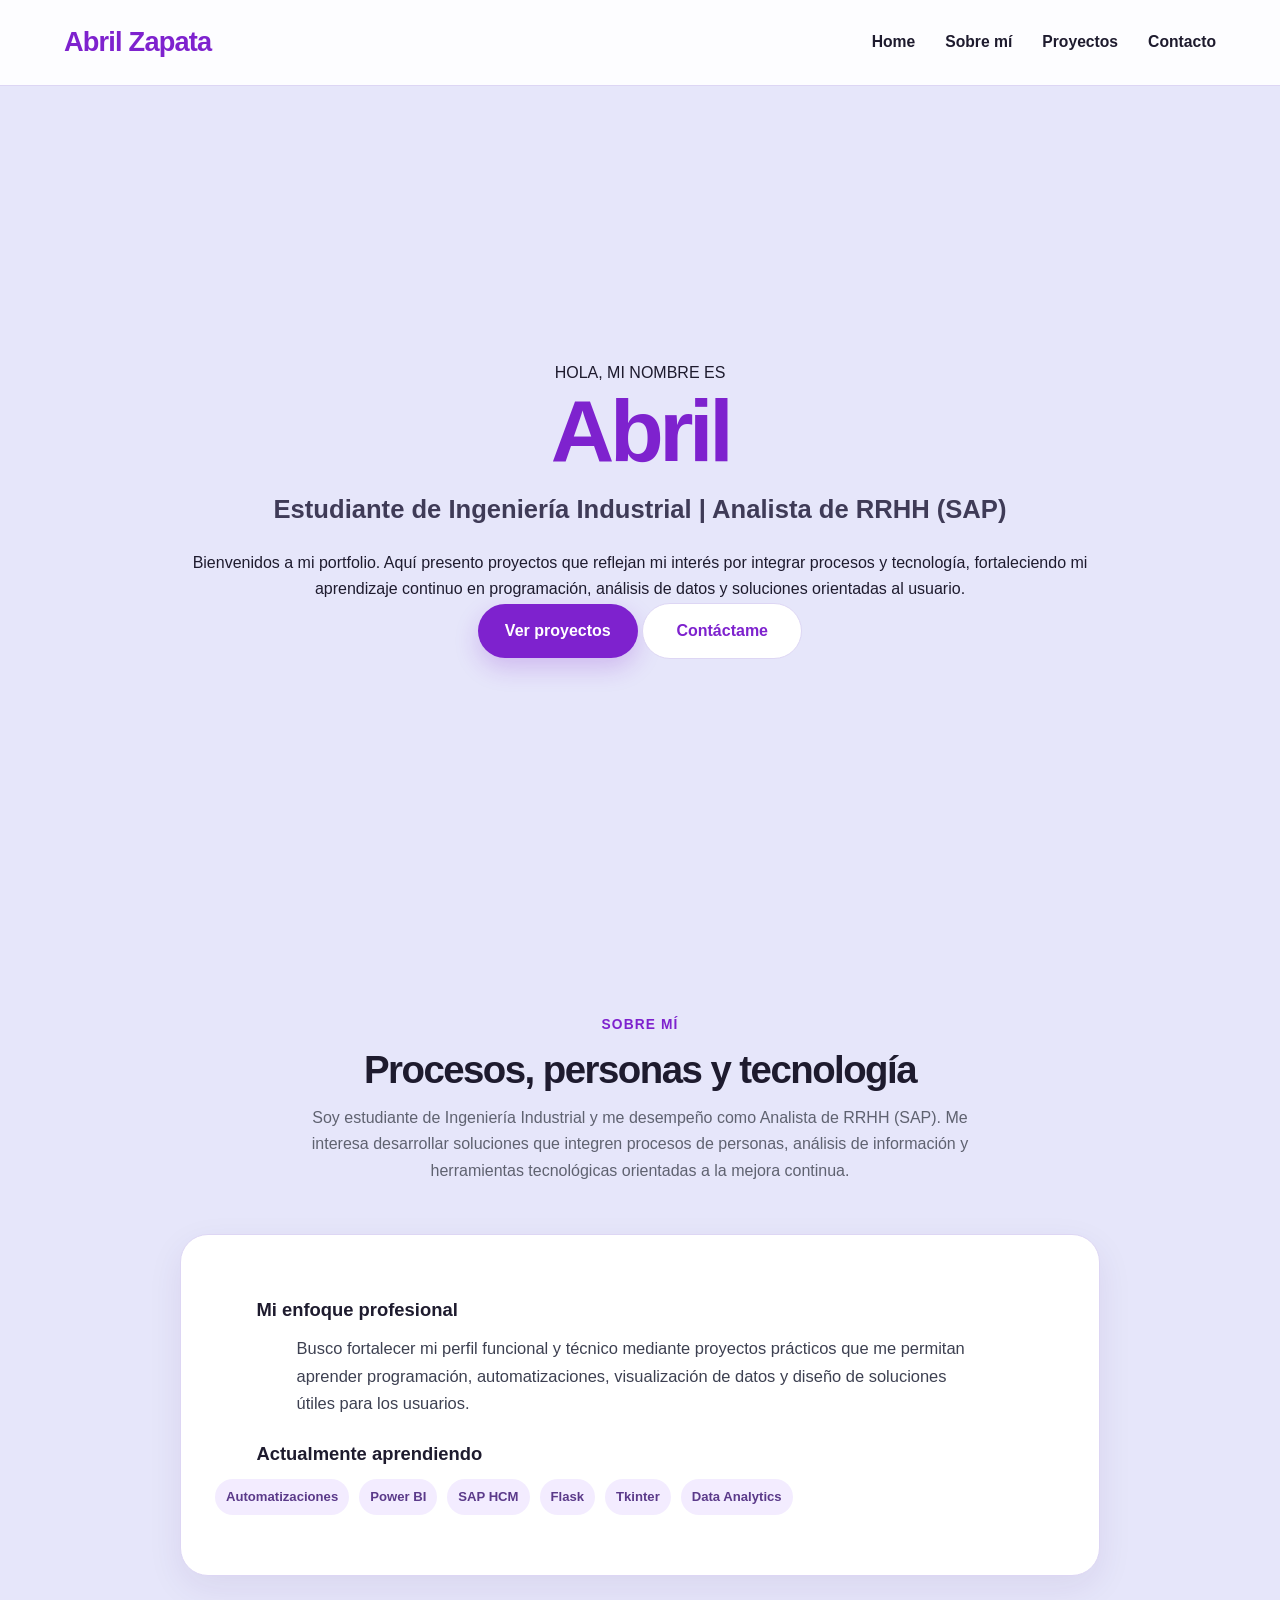
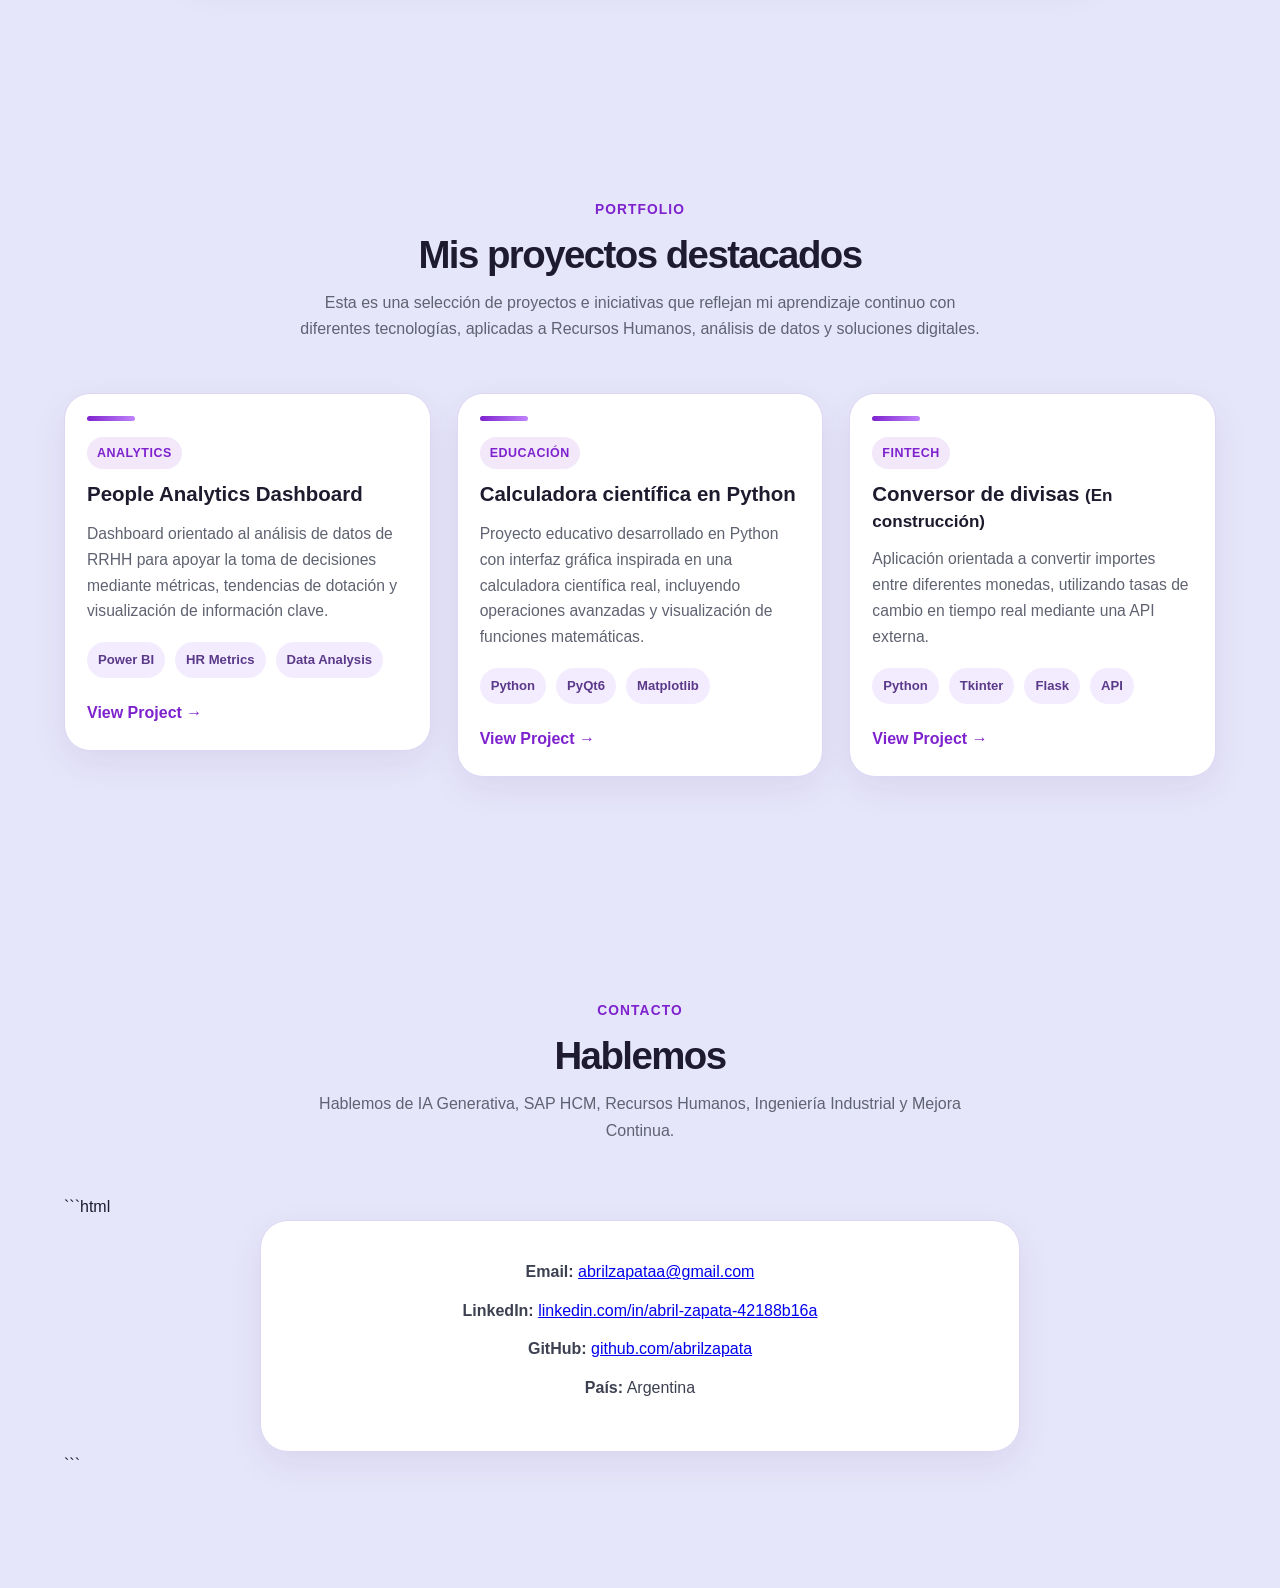
==== commit ad362725: "Agregar enlace de GitHub en la sección de contacto" ====
--- a/index.html
+++ b/index.html
@@ -178,16 +178,33 @@
 
       </div>
 
-      <div class="contact-card">
-        <p><strong>Email:</strong> abrilzapataa@gmail.com</p>
-        <p>
-          <strong>LinkedIn:</strong>
-          <a href="https://www.linkedin.com/in/abril-zapata-42188b16a/" target="_blank" rel="noopener noreferrer">
-            linkedin.com/in/abril-zapata-42188b16a
-          </a>
-        </p>
-        <p><strong>País:</strong> Argentina</p>
-      </div>
+     ```html
+<div class="contact-card">
+  <p>
+    <strong>Email:</strong>
+    <a href="mailto:abrilzapataa@gmail.com">
+      abrilzapataa@gmail.com
+    </a>
+  </p>
+
+  <p>
+    <strong>LinkedIn:</strong>
+    <a href="https://www.linkedin.com/in/abril-zapata-42188b16a/" target="_blank" rel="noopener noreferrer">
+      linkedin.com/in/abril-zapata-42188b16a
+    </a>
+  </p>
+
+  <p>
+    <strong>GitHub:</strong>
+    <a href="https://github.com/abrilzapata" target="_blank" rel="noopener noreferrer">
+      github.com/abrilzapata
+    </a>
+  </p>
+
+  <p><strong>País:</strong> Argentina</p>
+</div>
+```
+
     </section>
 
   </main>
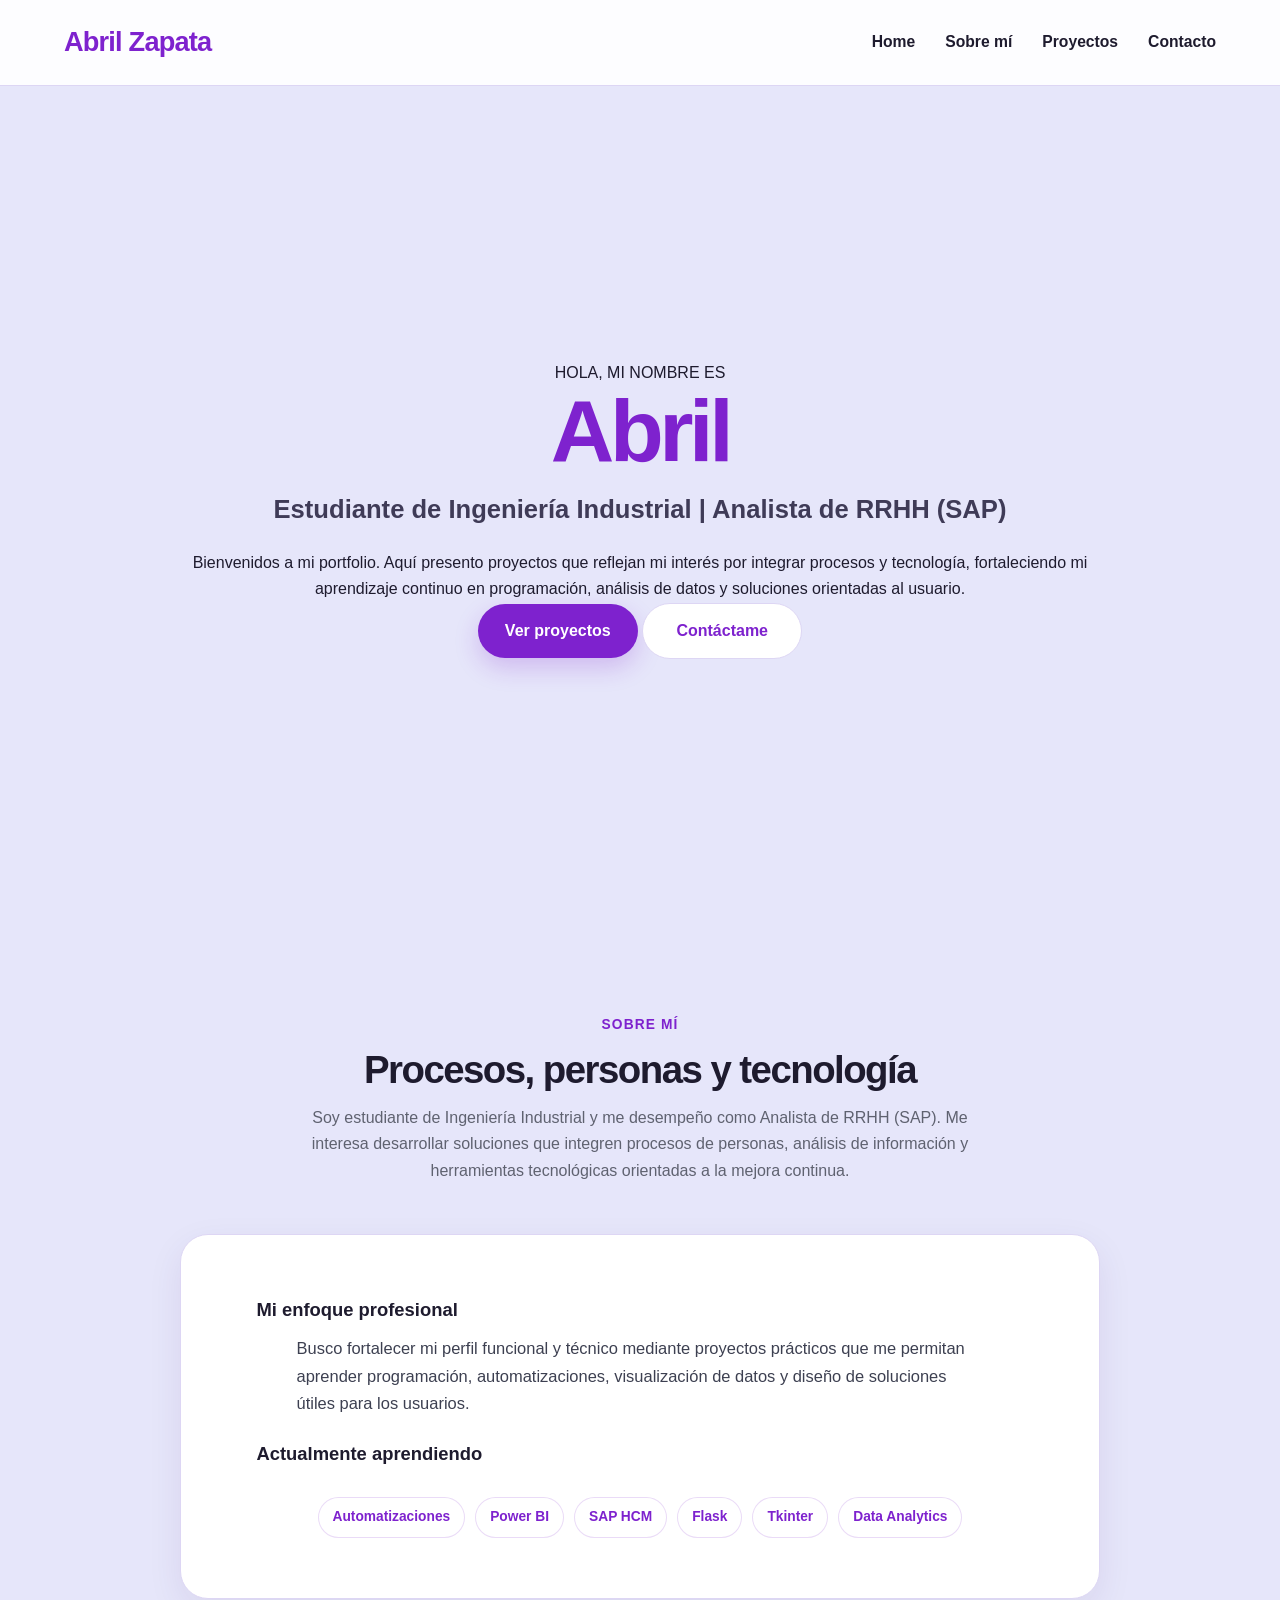
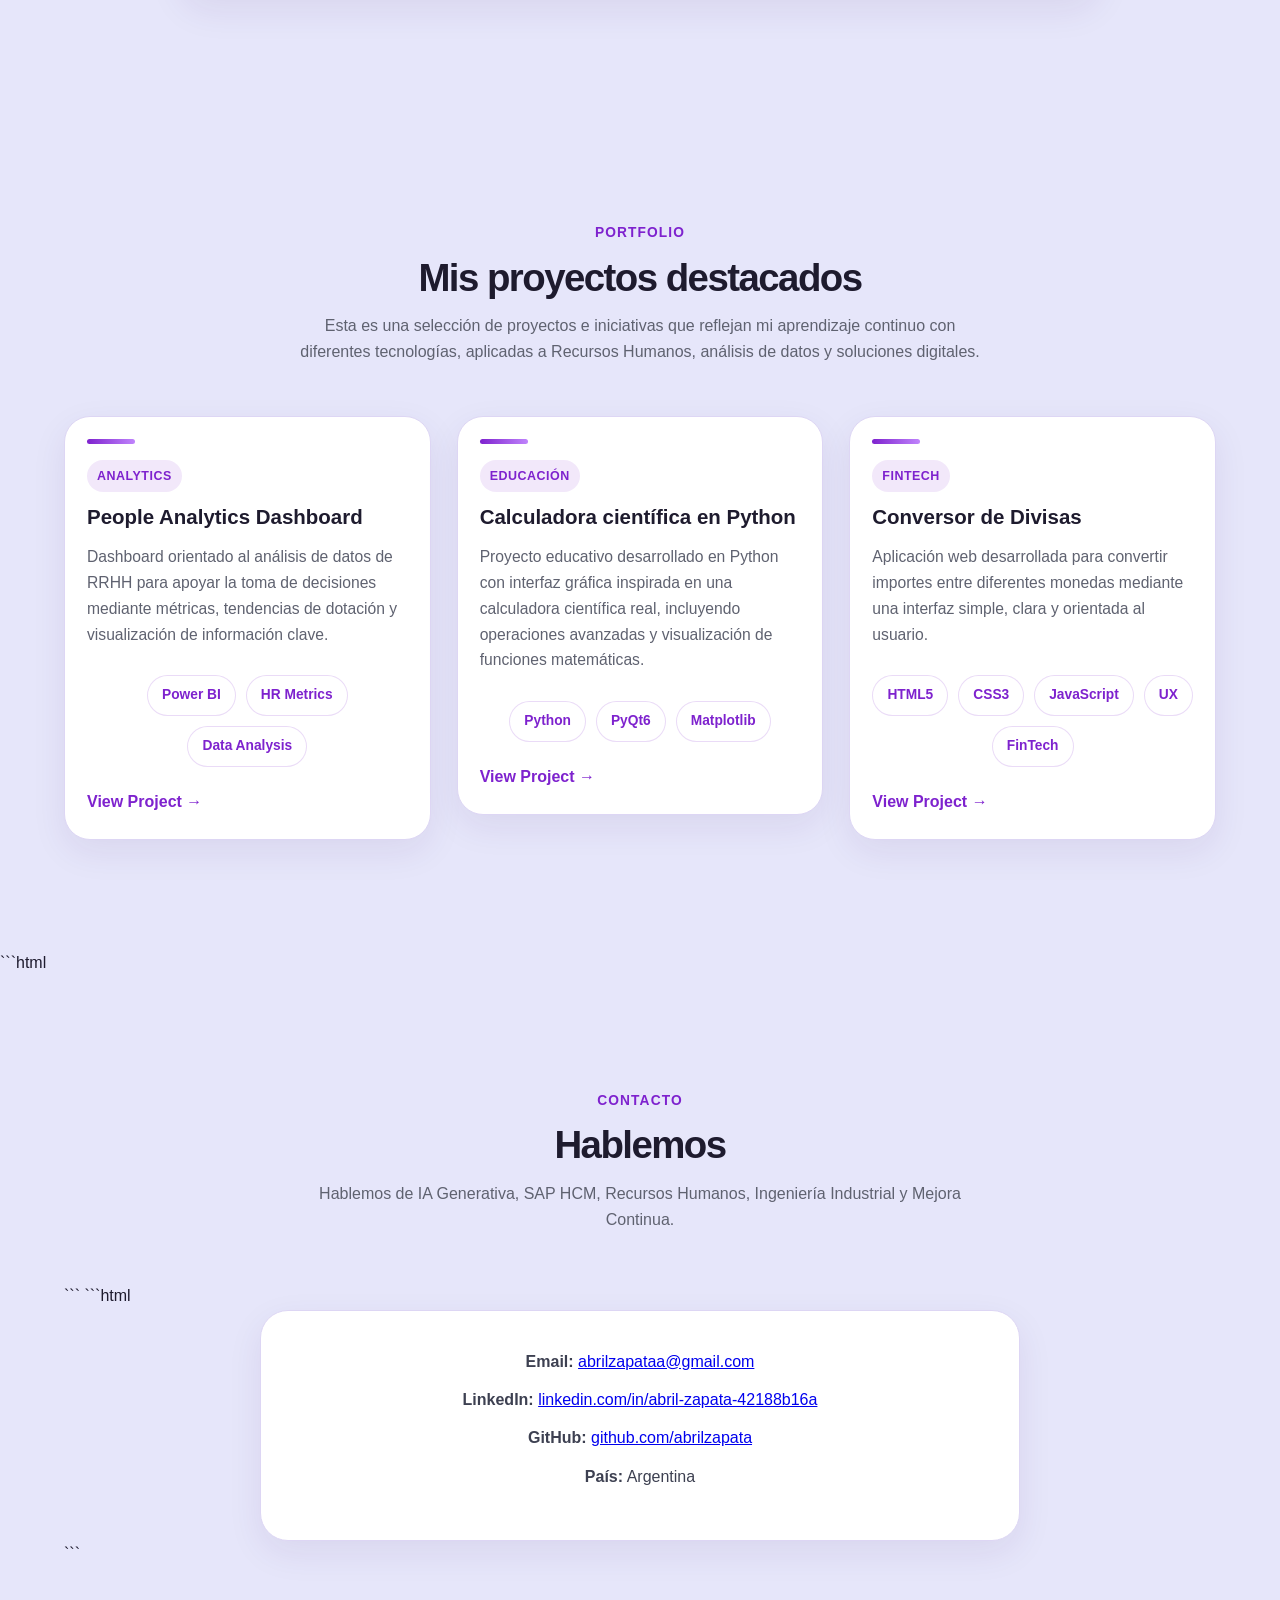
==== commit 50acb689: "Add files via upload" ====
--- a/index.html
+++ b/index.html
@@ -141,44 +141,43 @@
 
         <!-- CONVERSOR DE DIVISAS -->
         <article class="project-card">
-          <div class="project-topline"></div>
-          <span class="project-label">FinTech</span>
-
-          <h3>Conversor de divisas <small>(En construcción)</small></h3>
-
-          <p>
-            Aplicación orientada a convertir importes entre diferentes monedas,
-            utilizando tasas de cambio en tiempo real mediante una API externa.
-          </p>
-
-          <div class="project-tags">
-            <span>Python</span>
-            <span>Tkinter</span>
-            <span>Flask</span>
-            <span>API</span>
-          </div>
-
-          <a href="currency-converter.html" class="project-link">View Project →</a>
-        </article>
+  <div class="project-topline"></div>
+  <span class="project-label">FinTech</span>
+  <h3>Conversor de Divisas</h3>
+  <p>
+    Aplicación web desarrollada para convertir importes entre diferentes monedas
+    mediante una interfaz simple, clara y orientada al usuario.
+  </p>
+
+  <div class="project-tags">
+    <span>HTML5</span>
+    <span>CSS3</span>
+    <span>JavaScript</span>
+    <span>UX</span>
+    <span>FinTech</span>
+  </div>
+
+  <a href="currency-converter.html" class="project-link">View Project →</a>
+</article>
 
       </div>
     </section>
 
     <!-- CONTACTO -->
-    <section id="contact" class="section">
-      <div class="section-header">
-        <span class="section-kicker">CONTACTO</span>
-        <h2>Hablemos</h2>
-      
-<p>
-  Hablemos de IA Generativa, SAP HCM, Recursos Humanos,
-  Ingeniería Industrial y Mejora Continua.
-</p>
-
-
-      </div>
-
-     ```html
+    ```html
+<section id="contact" class="section">
+  <div class="section-header">
+    <span class="section-kicker">CONTACTO</span>
+    <h2>Hablemos</h2>
+    <p>
+      Hablemos de IA Generativa, SAP HCM, Recursos Humanos,
+      Ingeniería Industrial y Mejora Continua.
+    </p>
+  </div>
+```
+
+
+      ```html
 <div class="contact-card">
   <p>
     <strong>Email:</strong>
@@ -211,4 +210,4 @@
 
   <script src="script.js"></script>
 </body>
-</html>
+</html>
--- a/style.css
+++ b/style.css
@@ -469,4 +469,292 @@
   .project-gallery img {
     height: 260px;
   }
+}
+/* =========================================================
+   CONVERSOR DE DIVISAS
+   Pegar este bloque al final de style.css
+   ========================================================= */
+
+.converter-page {
+  background: var(--bg, #E6E6FA);
+}
+
+.converter-main {
+  min-height: 100vh;
+}
+
+.converter-hero {
+  min-height: 58vh;
+  display: flex;
+  align-items: center;
+  justify-content: center;
+  padding: 140px 24px 70px;
+  background:
+    radial-gradient(circle at top left, rgba(126, 34, 206, 0.14), transparent 32%),
+    linear-gradient(135deg, #F6F0FF 0%, #E6E6FA 100%);
+}
+
+.converter-hero-content {
+  max-width: 860px;
+  text-align: center;
+}
+
+.converter-hero h1 {
+  margin: 12px 0 16px;
+  font-size: clamp(2.7rem, 7vw, 5.4rem);
+  line-height: 1;
+  color: var(--purple, #7E22CE);
+  font-weight: 800;
+}
+
+.converter-hero p {
+  max-width: 760px;
+  margin: 0 auto;
+  color: var(--text, #1E1B2E);
+  font-size: 1.1rem;
+  line-height: 1.7;
+}
+
+.converter-badges,
+.project-tags {
+  display: flex;
+  justify-content: center;
+  flex-wrap: wrap;
+  gap: 10px;
+  margin-top: 28px;
+}
+
+.converter-badges span,
+.project-tags span {
+  padding: 8px 14px;
+  border-radius: 999px;
+  background: #ffffff;
+  color: var(--purple, #7E22CE);
+  border: 1px solid rgba(126, 34, 206, 0.16);
+  font-size: 0.86rem;
+  font-weight: 700;
+}
+
+.converter-section {
+  width: min(1080px, calc(100% - 40px));
+  margin: 0 auto;
+  padding: 54px 0;
+}
+
+.converter-card,
+.info-card,
+.next-steps-card {
+  background: rgba(255, 255, 255, 0.88);
+  border: 1px solid rgba(126, 34, 206, 0.14);
+  border-radius: 28px;
+  box-shadow: 0 18px 44px rgba(69, 22, 108, 0.10);
+}
+
+.converter-card {
+  padding: 34px;
+}
+
+.converter-card-header {
+  display: flex;
+  align-items: flex-start;
+  justify-content: space-between;
+  gap: 18px;
+  margin-bottom: 28px;
+}
+
+.converter-card-header h2,
+.next-steps-card h2 {
+  margin: 8px 0 0;
+  color: var(--text, #1E1B2E);
+  font-size: clamp(1.7rem, 3vw, 2.4rem);
+}
+
+.converter-status {
+  display: inline-flex;
+  align-items: center;
+  padding: 8px 12px;
+  border-radius: 999px;
+  background: #F3E8FF;
+  color: var(--purple, #7E22CE);
+  font-size: 0.82rem;
+  font-weight: 800;
+  white-space: nowrap;
+}
+
+.converter-form {
+  display: flex;
+  flex-direction: column;
+  gap: 22px;
+}
+
+.form-row {
+  display: grid;
+  grid-template-columns: 1fr auto 1fr;
+  align-items: end;
+  gap: 18px;
+}
+
+.form-group {
+  display: flex;
+  flex-direction: column;
+  gap: 8px;
+}
+
+.form-group label {
+  font-weight: 800;
+  color: var(--text, #1E1B2E);
+}
+
+.form-group input,
+.form-group select {
+  width: 100%;
+  padding: 15px 16px;
+  border: 1px solid rgba(126, 34, 206, 0.18);
+  border-radius: 16px;
+  background: #ffffff;
+  color: var(--text, #1E1B2E);
+  font-size: 1rem;
+  outline: none;
+  transition: border-color 0.2s ease, box-shadow 0.2s ease, transform 0.2s ease;
+}
+
+.form-group input:focus,
+.form-group select:focus {
+  border-color: var(--purple, #7E22CE);
+  box-shadow: 0 0 0 4px rgba(126, 34, 206, 0.12);
+}
+
+.swap-btn {
+  width: 50px;
+  height: 50px;
+  border: none;
+  border-radius: 50%;
+  background: var(--purple, #7E22CE);
+  color: #ffffff;
+  font-size: 1.4rem;
+  font-weight: 800;
+  cursor: pointer;
+  box-shadow: 0 12px 28px rgba(126, 34, 206, 0.24);
+  transition: transform 0.2s ease, box-shadow 0.2s ease;
+}
+
+.swap-btn:hover {
+  transform: translateY(-2px) rotate(180deg);
+  box-shadow: 0 18px 36px rgba(126, 34, 206, 0.30);
+}
+
+.converter-btn {
+  align-self: flex-start;
+  border: none;
+  cursor: pointer;
+}
+
+.converter-result {
+  min-height: 86px;
+  display: flex;
+  align-items: center;
+  justify-content: center;
+  padding: 22px;
+  border-radius: 22px;
+  background: linear-gradient(135deg, #7E22CE 0%, #A855F7 100%);
+  color: #ffffff;
+  text-align: center;
+  font-size: clamp(1.05rem, 2vw, 1.45rem);
+  font-weight: 800;
+  box-shadow: 0 18px 36px rgba(126, 34, 206, 0.20);
+}
+
+.converter-result.error {
+  background: linear-gradient(135deg, #B91C1C 0%, #EF4444 100%);
+}
+
+.converter-note {
+  margin: 0;
+  color: var(--muted, #5F6270);
+  font-size: 0.92rem;
+}
+
+.converter-grid {
+  display: grid;
+  grid-template-columns: repeat(3, 1fr);
+  gap: 22px;
+}
+
+.info-card {
+  padding: 28px;
+}
+
+.info-icon {
+  display: inline-flex;
+  margin-bottom: 14px;
+  font-size: 2rem;
+}
+
+.info-card h3 {
+  margin: 0 0 12px;
+  color: var(--text, #1E1B2E);
+  font-size: 1.25rem;
+}
+
+.info-card p,
+.info-card li,
+.next-steps-card p {
+  color: var(--muted, #5F6270);
+  line-height: 1.65;
+}
+
+.info-card ul {
+  margin: 0;
+  padding-left: 18px;
+}
+
+.next-steps-card {
+  padding: 34px;
+  text-align: center;
+}
+
+.next-steps-card p {
+  max-width: 760px;
+  margin: 10px auto 24px;
+}
+
+@media (max-width: 900px) {
+  .converter-grid {
+    grid-template-columns: 1fr;
+  }
+
+  .form-row {
+    grid-template-columns: 1fr;
+  }
+
+  .swap-btn {
+    justify-self: center;
+    transform: rotate(90deg);
+  }
+
+  .swap-btn:hover {
+    transform: translateY(-2px) rotate(270deg);
+  }
+
+  .converter-card-header {
+    flex-direction: column;
+  }
+
+  .converter-btn {
+    align-self: stretch;
+  }
+}
+
+@media (max-width: 560px) {
+  .converter-section {
+    width: min(100% - 24px, 1080px);
+    padding: 36px 0;
+  }
+
+  .converter-card,
+  .info-card,
+  .next-steps-card {
+    border-radius: 22px;
+    padding: 24px;
+  }
 }
